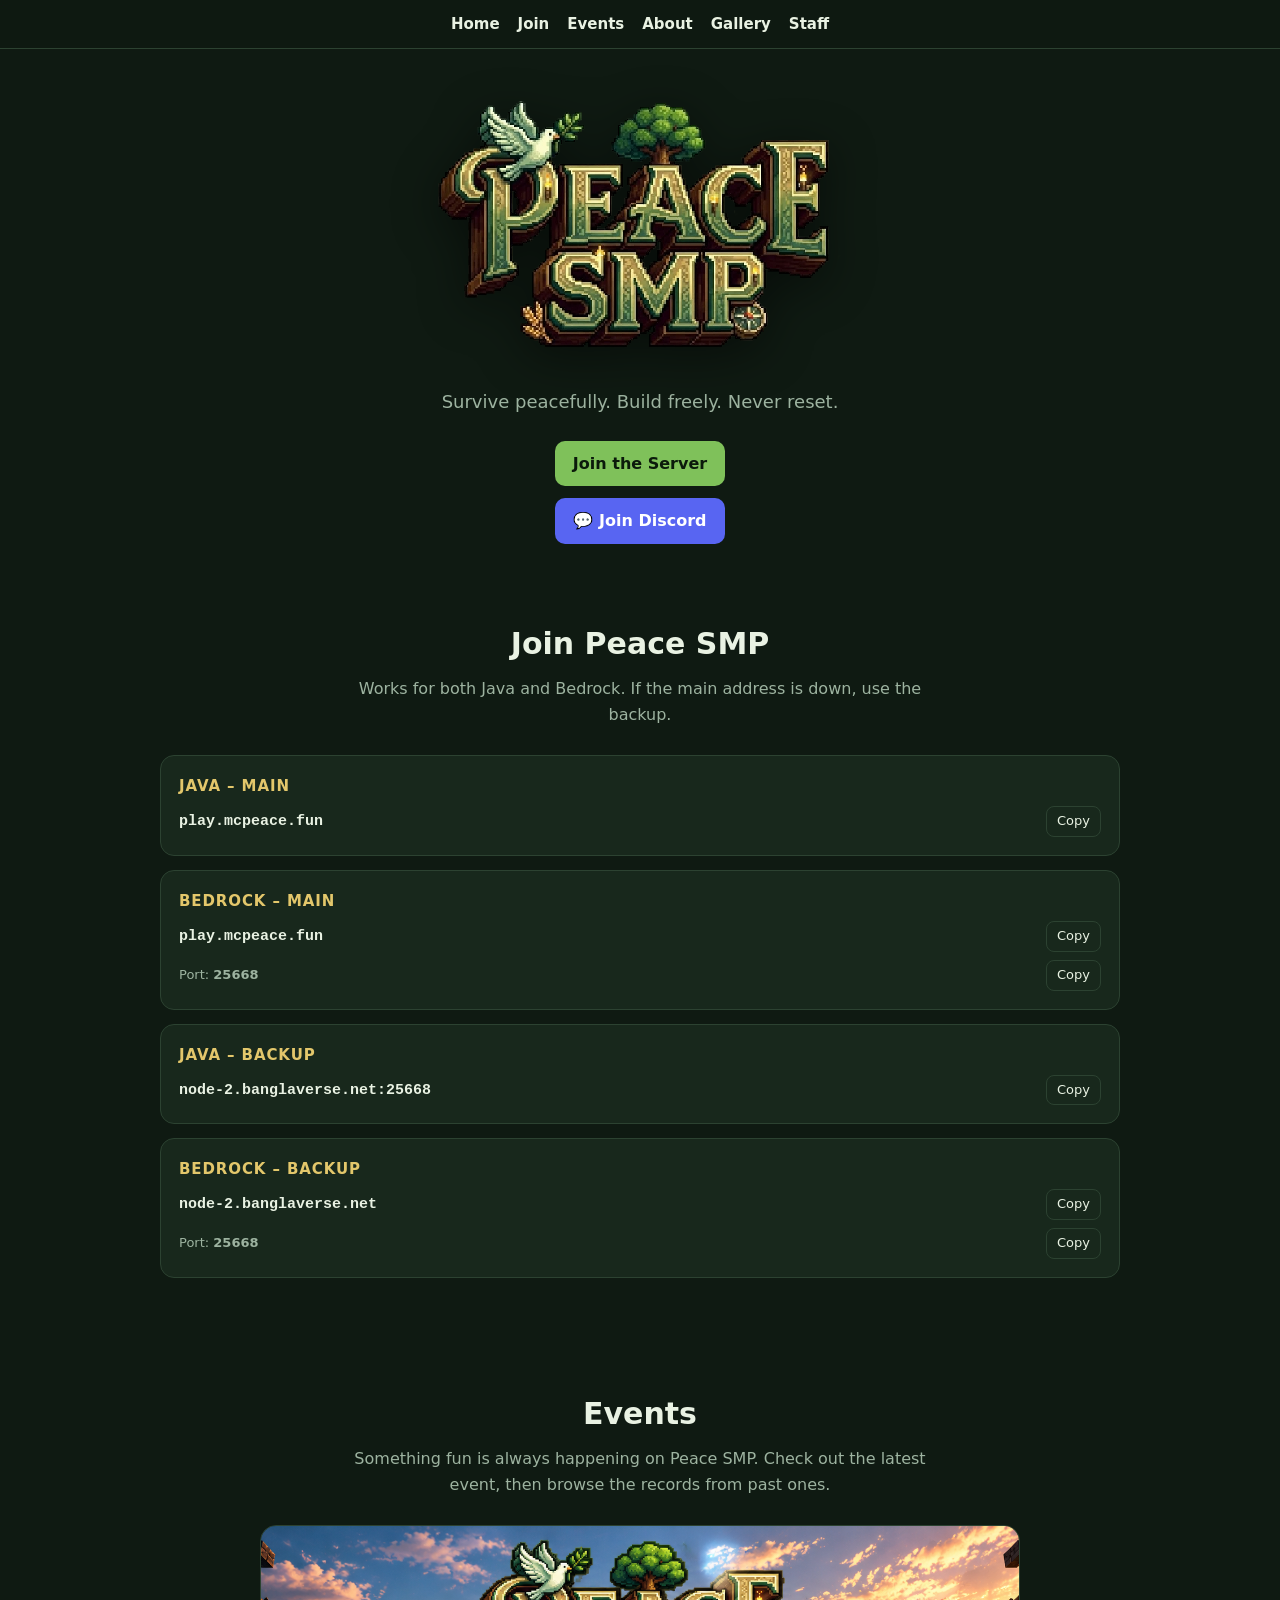
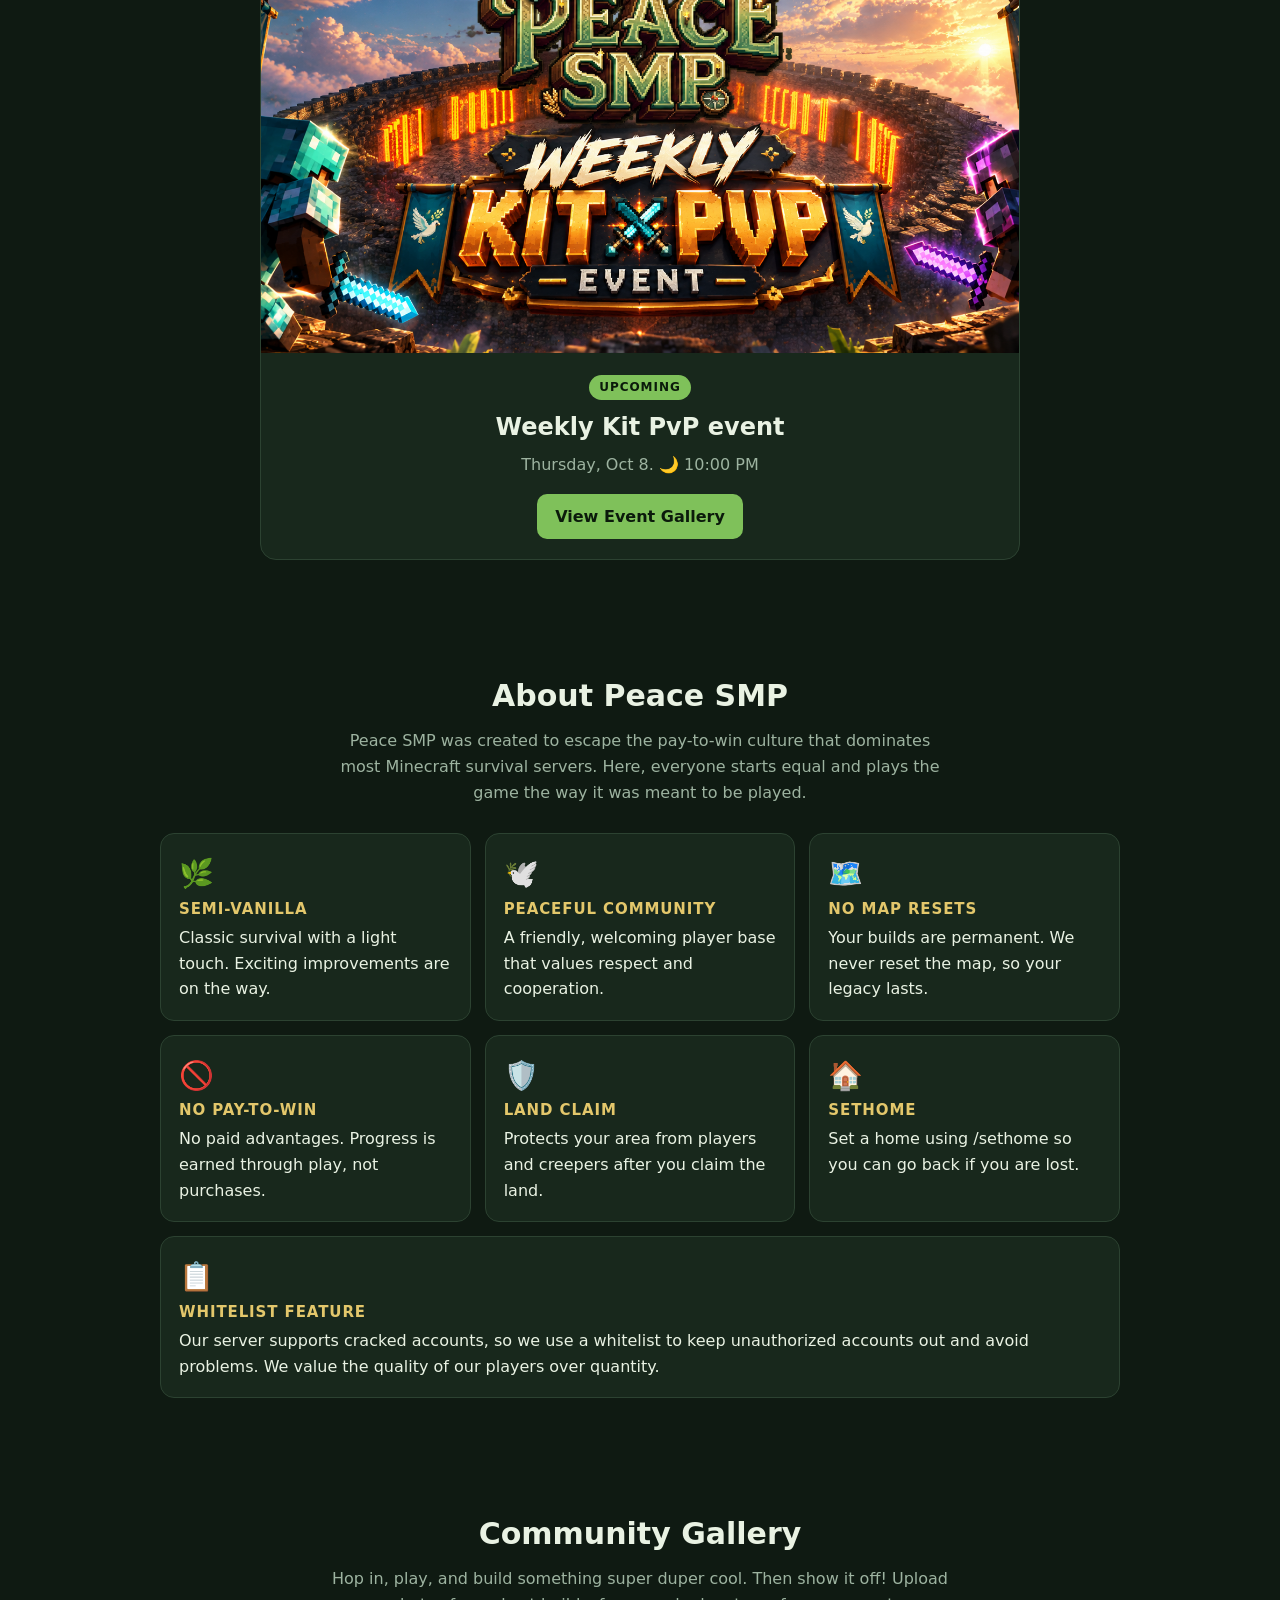
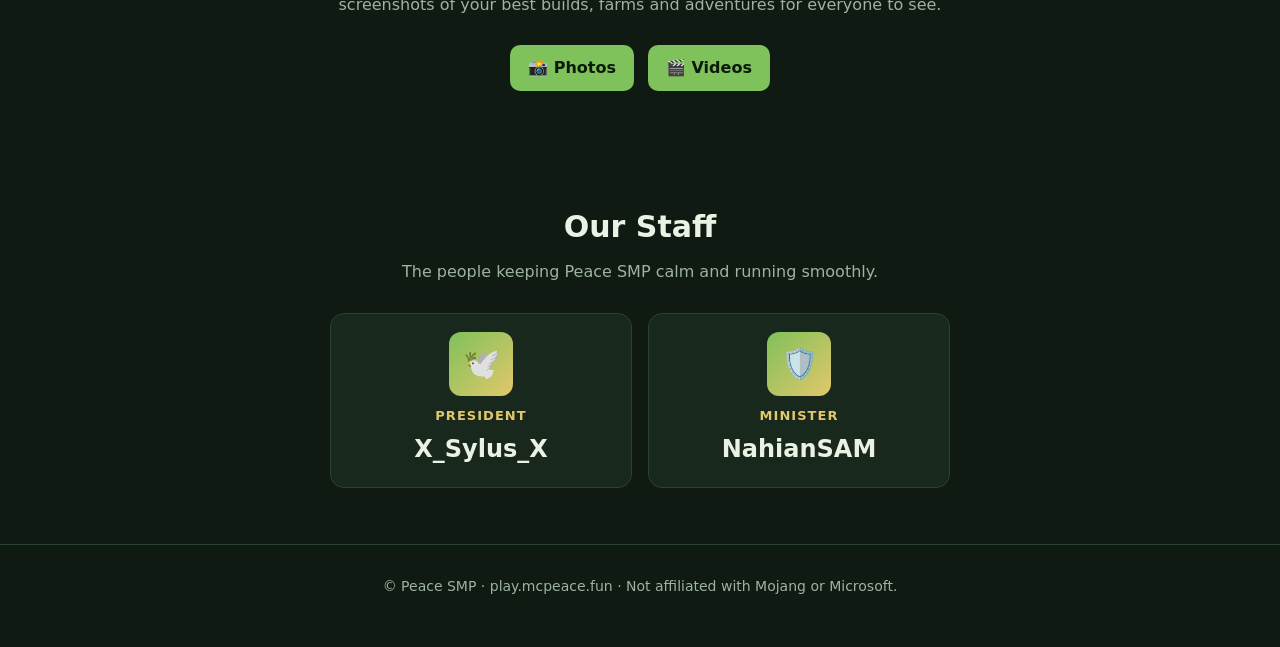
==== index.html @ 93380e7e "Add files via upload" ====
<!DOCTYPE html>
<html lang="en"><head><meta charset="utf-8">
<meta name="viewport" content="width=device-width, initial-scale=1">
<meta name="theme-color" content="#0f1a12">
<meta name="color-scheme" content="dark">
<meta property="og:type" content="website">
<meta property="og:title" content="Peace SMP – Peaceful Minecraft Survival">
<meta property="og:description" content="A semi-vanilla, pay-to-win-free Minecraft SMP with a peaceful community and no map resets. Join at play.mcpeace.fun">
<meta property="og:url" content="https://www.mcpeace.fun">
<meta property="og:image" content="https://www.mcpeace.fun/ogimage.png">
<meta property="og:image:width" content="1200">
<meta property="og:image:height" content="630">
<meta name="twitter:card" content="summary_large_image">
<meta name="twitter:image" content="https://www.mcpeace.fun/ogimage.png">
<title>Peace SMP – Peaceful Minecraft Survival</title>
<meta name="description" content="Peace SMP: a semi-vanilla, pay-to-win-free Minecraft survival server with a peaceful community and no map resets.">
<link rel="icon" href="logo.png"><link rel="stylesheet" href="style.css"></head><body>
<nav><a href="#home">Home</a><a href="#join">Join</a><a href="#events">Events</a><a href="#about">About</a><a href="#gallery">Gallery</a><a href="#staff">Staff</a></nav>

<section class="hero" id="home">
<img src="logo.png" alt="Peace SMP logo">
<p class="tag">Survive peacefully. Build freely. Never reset.</p>
<div class="hero-btns">
  <a class="btn" href="#join">Join the Server</a>
  <a class="btn discord" href="https://discord.gg/s7gdnndTRW" target="_blank" rel="noopener">💬 Join Discord</a>
</div>
</section>

<section id="join" style="padding-top:20px">
<h2>Join Peace SMP</h2><p class="sub">Works for both Java and Bedrock. If the main address is down, use the backup.</p>
<div class="cards">
<div class="card wide"><h3>Java – Main</h3><div class="ip"><code>play.mcpeace.fun</code><button class="cp" data-c="play.mcpeace.fun">Copy</button></div></div>
<div class="card wide"><h3>Bedrock – Main</h3><div class="ip"><code>play.mcpeace.fun</code><button class="cp" data-c="play.mcpeace.fun">Copy</button></div><div class="ip"><span class="port">Port: <b>25668</b></span><button class="cp" data-c="25668">Copy</button></div></div>
<div class="card wide"><h3>Java – Backup</h3><div class="ip"><code>node-2.banglaverse.net:25668</code><button class="cp" data-c="node-2.banglaverse.net:25668">Copy</button></div></div>
<div class="card wide"><h3>Bedrock – Backup</h3><div class="ip"><code>node-2.banglaverse.net</code><button class="cp" data-c="node-2.banglaverse.net">Copy</button></div><div class="ip"><span class="port">Port: <b>25668</b></span><button class="cp" data-c="25668">Copy</button></div></div>
</div></section>

<section id="events">
<h2>Events</h2><p class="sub">Something fun is always happening on Peace SMP. Check out the latest event, then browse the records from past ones.</p>
<div class="event-card">
<img src="event-banner.png" alt="Current event banner">
<div class="event-info">
<span class="badge">Upcoming</span>
<h3>Weekly Kit PvP event</h3>
<p>Thursday, Oct 8. 🌙 10:00 PM</p>
<a class="btn" href="events.html">View Event Gallery</a>
</div></div></section>

<section id="about">
<h2>About Peace SMP</h2>
<p class="sub">Peace SMP was created to escape the pay-to-win culture that dominates most Minecraft survival servers. Here, everyone starts equal and plays the game the way it was meant to be played.</p>
<div class="cards">
<div class="card"><div class="feat">🌿</div><h3>Semi-Vanilla</h3>Classic survival with a light touch. Exciting improvements are on the way.</div>
<div class="card"><div class="feat">🕊️</div><h3>Peaceful Community</h3>A friendly, welcoming player base that values respect and cooperation.</div>
<div class="card"><div class="feat">🗺️</div><h3>No Map Resets</h3>Your builds are permanent. We never reset the map, so your legacy lasts.</div>
<div class="card"><div class="feat">🚫</div><h3>No Pay-to-Win</h3>No paid advantages. Progress is earned through play, not purchases.</div>
<div class="card"><div class="feat">🛡️</div><h3>Land claim</h3>Protects your area from players and creepers after you claim the land.</div>
<div class="card"><div class="feat">🏠</div><h3>Sethome</h3>Set a home using /sethome so you can go back if you are lost.</div>
<div class="card wide"><div class="feat">📋</div><h3>Whitelist Feature</h3>Our server supports cracked accounts, so we use a whitelist to keep unauthorized accounts out and avoid problems. We value the quality of our players over quantity.</div>
</div></section>

<section id="gallery">
<h2>Community Gallery</h2>
<p class="sub">Hop in, play, and build something super duper cool. Then show it off! Upload screenshots of your best builds, farms and adventures for everyone to see.</p>
<div class="gallery-btns"><a class="btn" href="photos.html">📸 Photos</a><a class="btn" href="videos.html">🎬 Videos</a></div>
</section>

<section id="staff">
<h2>Our Staff</h2><p class="sub">The people keeping Peace SMP calm and running smoothly.</p>
<div class="staff">
<div class="card"><div class="av">🕊️</div><div class="role">President</div><div class="name">X_Sylus_X</div></div>
<div class="card"><div class="av">🛡️</div><div class="role">Minister</div><div class="name">NahianSAM</div></div>
</div></section>

<footer>© Peace SMP · play.mcpeace.fun · Not affiliated with Mojang or Microsoft.</footer>

<div id="toast"></div>
<script src="script.js"></script>
</body></html>
---- style.css ----
:root{color-scheme:dark;--bg:#0f1a12;--card:#18281c;--ink:#e9f2e3;--mut:#9db3a0;--acc:#7fc15a;--acc2:#e3c76b;--line:#2c4231}
*{box-sizing:border-box}html{scroll-behavior:smooth;scroll-padding-top:70px}
body{margin:0;background:var(--bg);color:var(--ink);font-family:system-ui,-apple-system,Segoe UI,Roboto,sans-serif;line-height:1.6}
a{color:var(--acc)}
nav{position:sticky;top:0;z-index:5;display:flex;gap:18px;justify-content:center;flex-wrap:wrap;padding:12px;background:color-mix(in srgb,var(--bg) 88%,transparent);backdrop-filter:blur(8px);border-bottom:1px solid var(--line)}
nav a{text-decoration:none;color:var(--ink);font-weight:600;font-size:15px}nav a:hover{color:var(--acc)}
section{max-width:1000px;margin:auto;padding:56px 20px}
h2{font-size:30px;margin:0 0 8px;text-align:center}.sub{color:var(--mut);text-align:center;max-width:620px;margin:0 auto 28px}
.hero{text-align:center;padding-top:36px}.hero img{width:min(520px,90%);height:auto;image-rendering:pixelated;filter:drop-shadow(0 10px 24px #0007)}
.tag{color:var(--mut);font-size:18px;margin:6px 0 24px}
.cards{display:grid;grid-template-columns:repeat(auto-fit,minmax(230px,1fr));gap:14px}
.card{background:var(--card);border:1px solid var(--line);border-radius:14px;padding:18px}
.card h3{margin:0 0 4px;font-size:15px;color:var(--acc2);text-transform:uppercase;letter-spacing:.06em}
.ip{display:flex;align-items:center;justify-content:space-between;gap:8px;margin-top:8px}
code{font:600 15px ui-monospace,Menlo,Consolas,monospace;word-break:break-all}.port{color:var(--mut);font-size:13px}
button{font:inherit;cursor:pointer}
.btn{background:var(--acc);color:#0b1a0b;border:0;border-radius:10px;padding:10px 18px;font-weight:700;text-decoration:none;display:inline-block}
.btn:hover{filter:brightness(1.1)}.btn.ghost{background:transparent;color:var(--ink);border:1px solid var(--line)}
.cp{background:transparent;border:1px solid var(--line);color:var(--ink);border-radius:8px;padding:4px 10px;font-size:13px;flex:none}
.feat{font-size:28px}.center{text-align:center}
.grid{display:grid;grid-template-columns:repeat(auto-fill,minmax(220px,1fr));gap:14px;margin:26px 0}
.pic{background:var(--card);border:1px solid var(--line);border-radius:14px;overflow:hidden;position:relative}
.pic img{width:100%;aspect-ratio:4/3;object-fit:cover;display:block;cursor:zoom-in}
.pic p{margin:0;padding:10px 14px;font-size:14px}.pic b{color:var(--acc2)}
.pic .x{position:absolute;top:8px;right:8px;background:#c9473d;color:#fff;border:0;border-radius:8px;padding:4px 10px;font-weight:700}
.empty{grid-column:1/-1;text-align:center;color:var(--mut);padding:30px}
.staff{display:grid;grid-template-columns:repeat(auto-fit,minmax(240px,1fr));gap:16px;max-width:620px;margin:auto}
.staff .card{text-align:center}.role{color:var(--acc2);font-weight:700;text-transform:uppercase;letter-spacing:.08em;font-size:13px}
.name{font-size:24px;font-weight:800;margin-top:4px}
.av{width:64px;height:64px;border-radius:12px;margin:0 auto 10px;background:linear-gradient(135deg,var(--acc),var(--acc2));display:grid;place-items:center;font-size:30px}
footer{text-align:center;color:var(--mut);padding:30px 20px 50px;border-top:1px solid var(--line);font-size:14px}
.modal{position:fixed;inset:0;background:#000a;display:none;align-items:center;justify-content:center;z-index:20;padding:20px}
.modal.on{display:flex}.box{background:var(--card);border:1px solid var(--line);border-radius:16px;padding:24px;width:100%;max-width:380px}
.box h3{margin:0 0 6px}.box p{margin:0 0 14px;color:var(--mut);font-size:14px}
input{width:100%;padding:11px;border-radius:10px;border:1px solid var(--line);background:var(--bg);color:var(--ink);font:inherit;margin-bottom:12px}
.row{display:flex;gap:10px;justify-content:flex-end}.err{color:#e5645a;font-size:13px;min-height:18px;margin:-4px 0 8px}
#big img{max-width:100%;max-height:85vh;border-radius:12px}
#toast{position:fixed;bottom:20px;left:50%;transform:translateX(-50%);background:var(--acc);color:#0b1a0b;padding:10px 18px;border-radius:10px;font-weight:700;opacity:0;pointer-events:none;transition:.25s;z-index:30}#toast.on{opacity:1}
.hero-btns{display:flex;flex-direction:column;align-items:center;gap:12px}
.btn.discord{background:#5865F2;color:#fff}
.card.wide{grid-column:1/-1}
.event-card{background:var(--card);border:1px solid var(--line);border-radius:16px;overflow:hidden;max-width:760px;margin:auto}
.event-card img{width:100%;display:block;aspect-ratio:16/9;object-fit:cover}
.event-info{padding:20px;text-align:center}.event-info h3{margin:8px 0 6px;font-size:24px}.event-info p{margin:0 0 16px;color:var(--mut)}
.badge{display:inline-block;background:var(--acc);color:#0b1a0b;font-weight:800;font-size:12px;letter-spacing:.08em;text-transform:uppercase;padding:3px 10px;border-radius:99px}
textarea{width:100%;padding:11px;border-radius:10px;border:1px solid var(--line);background:var(--bg);color:var(--ink);font:inherit;margin-bottom:12px;resize:vertical;min-height:80px}
.pic .note{color:var(--ink);white-space:pre-wrap;padding-top:0}.pic .when{color:var(--mut);font-size:12px;padding-top:0}
.events-list{grid-template-columns:1fr;max-width:760px;margin:26px auto}
.events-list .pic img{aspect-ratio:auto;max-height:640px;object-fit:contain;background:#000}
.events-list .pic p{font-size:16px;padding:12px 18px}
.events-list .pic .note{font-size:17px}
.gallery-btns{display:flex;gap:14px;justify-content:center;flex-wrap:wrap}
.videos-list{grid-template-columns:1fr;max-width:760px;margin:26px auto}
.frame{position:relative;aspect-ratio:16/9;background:#000}.frame iframe{position:absolute;inset:0;width:100%;height:100%;border:0}
.videos-list .pic p{font-size:16px;padding:12px 18px}.pic .x{z-index:2}
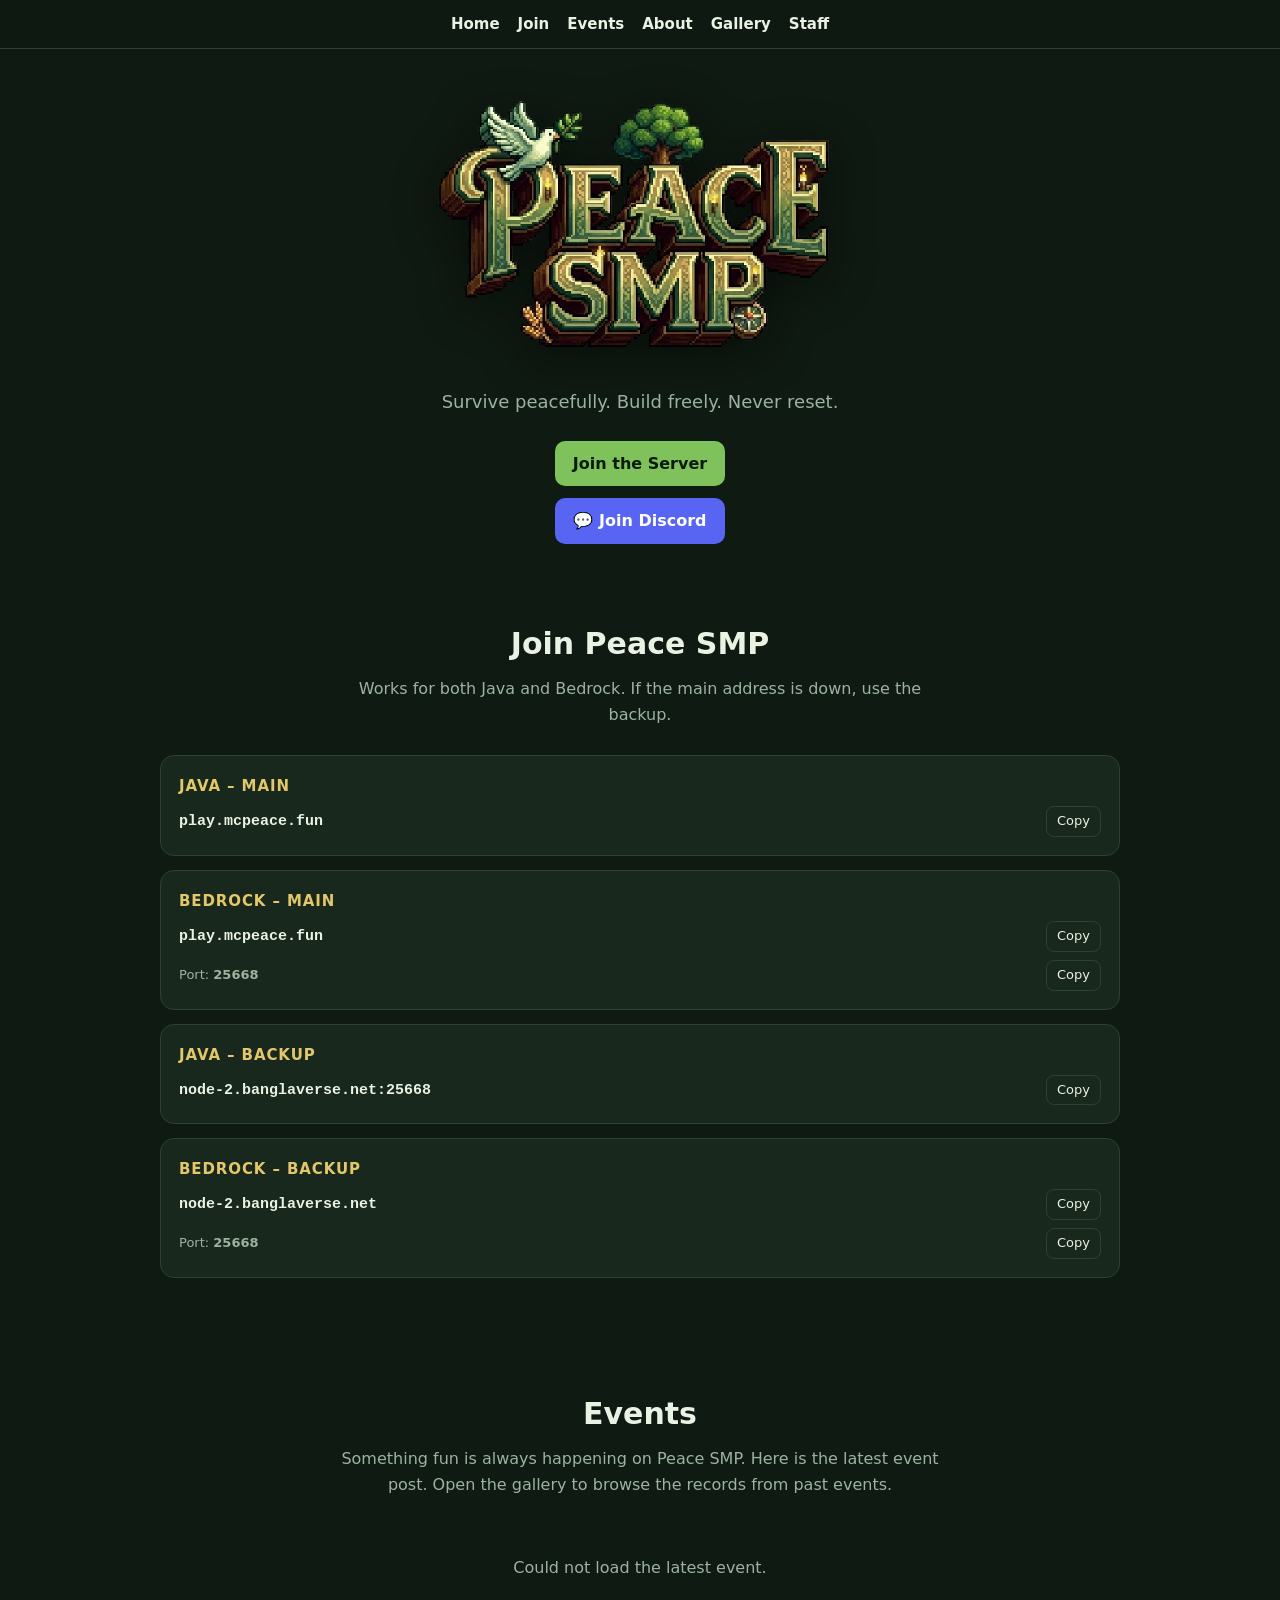
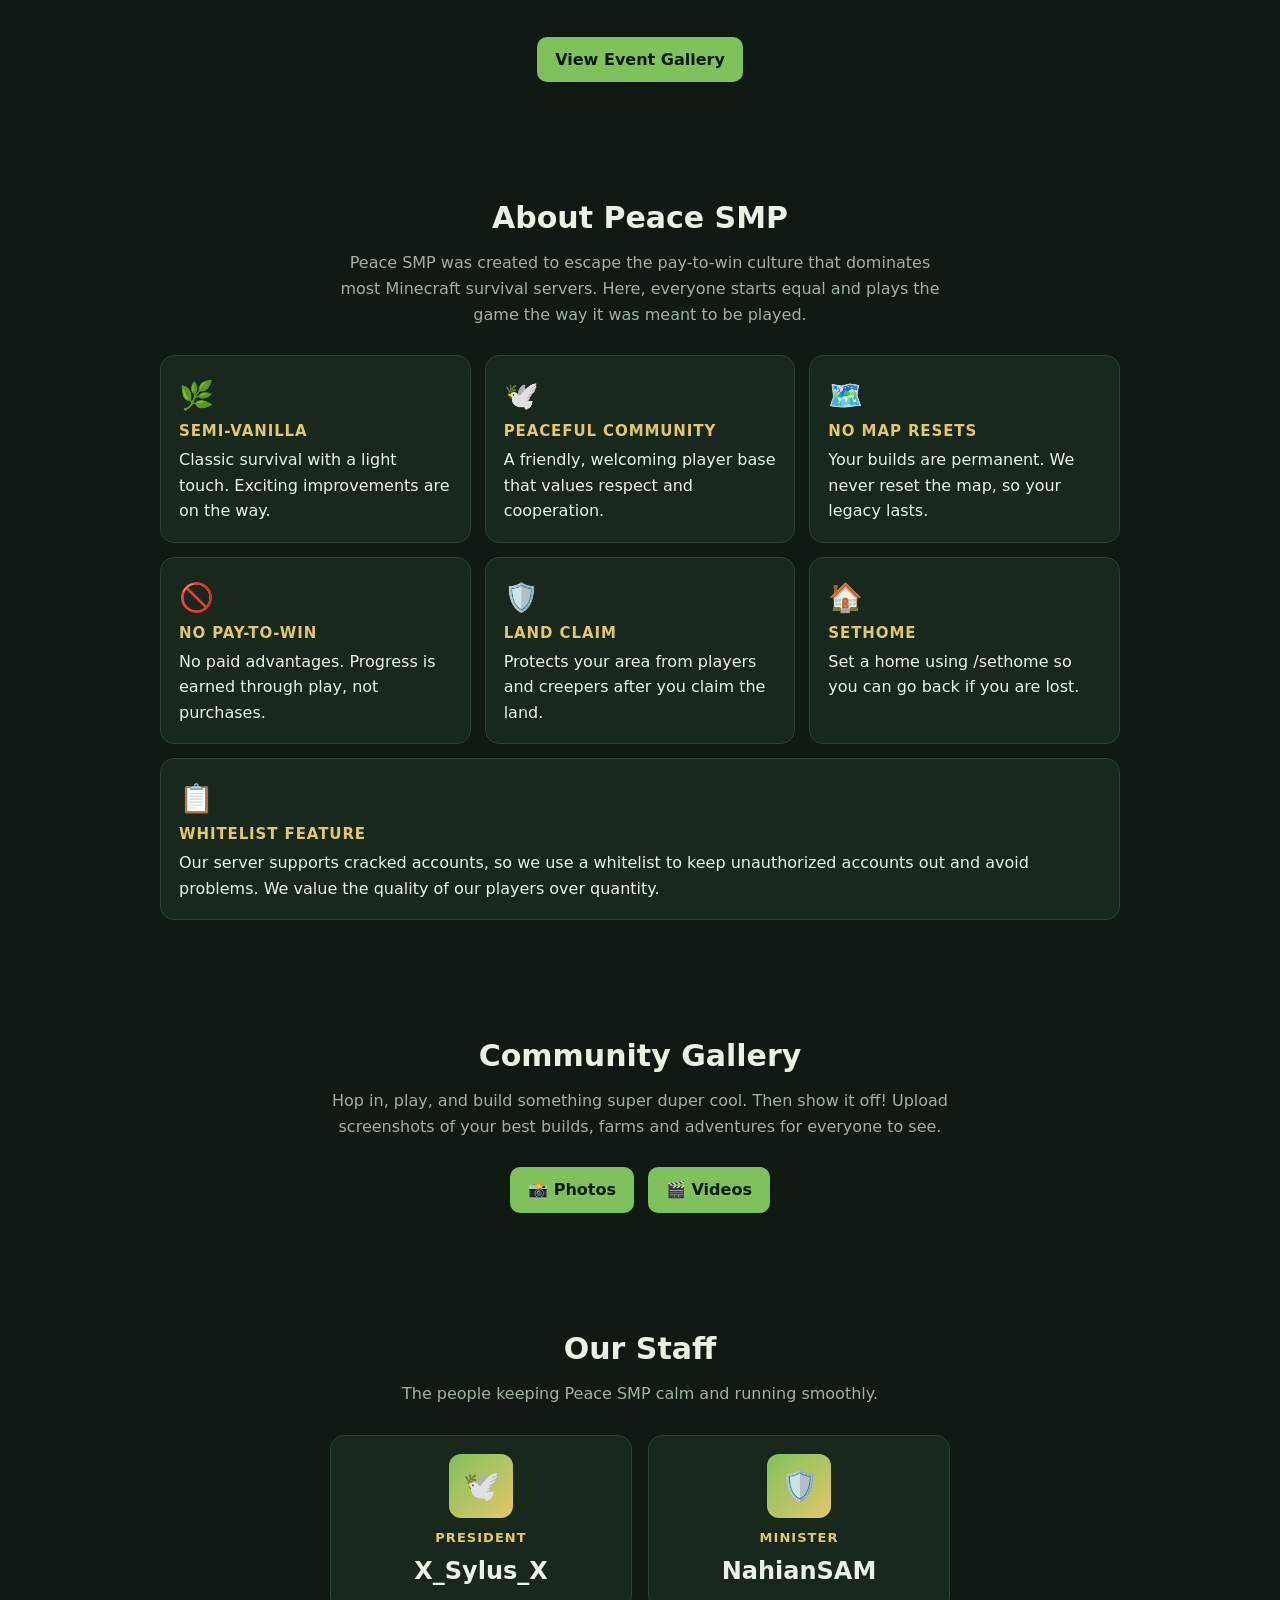
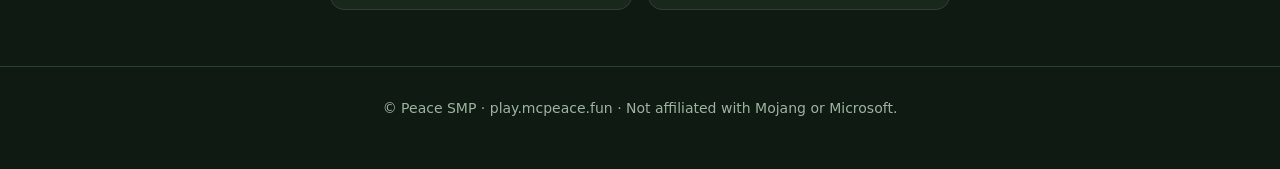
==== commit 95e97f81: "Add files via upload" ====
--- a/index.html
+++ b/index.html
@@ -36,15 +36,10 @@
 </div></section>
 
 <section id="events">
-<h2>Events</h2><p class="sub">Something fun is always happening on Peace SMP. Check out the latest event, then browse the records from past ones.</p>
-<div class="event-card">
-<img src="event-banner.png" alt="Current event banner">
-<div class="event-info">
-<span class="badge">Upcoming</span>
-<h3>Weekly Kit PvP event</h3>
-<p>Thursday, Oct 8. 🌙 10:00 PM</p>
-<a class="btn" href="events.html">View Event Gallery</a>
-</div></div></section>
+<h2>Events</h2><p class="sub">Something fun is always happening on Peace SMP. Here is the latest event post. Open the gallery to browse the records from past events.</p>
+<div class="grid events-list" id="latestEvent"><div class="empty">Loading latest event…</div></div>
+<div class="center"><a class="btn" href="events.html">View Event Gallery</a></div>
+</section>
 
 <section id="about">
 <h2>About Peace SMP</h2>
--- a/style.css
+++ b/style.css
@@ -39,10 +39,6 @@
 .hero-btns{display:flex;flex-direction:column;align-items:center;gap:12px}
 .btn.discord{background:#5865F2;color:#fff}
 .card.wide{grid-column:1/-1}
-.event-card{background:var(--card);border:1px solid var(--line);border-radius:16px;overflow:hidden;max-width:760px;margin:auto}
-.event-card img{width:100%;display:block;aspect-ratio:16/9;object-fit:cover}
-.event-info{padding:20px;text-align:center}.event-info h3{margin:8px 0 6px;font-size:24px}.event-info p{margin:0 0 16px;color:var(--mut)}
-.badge{display:inline-block;background:var(--acc);color:#0b1a0b;font-weight:800;font-size:12px;letter-spacing:.08em;text-transform:uppercase;padding:3px 10px;border-radius:99px}
 textarea{width:100%;padding:11px;border-radius:10px;border:1px solid var(--line);background:var(--bg);color:var(--ink);font:inherit;margin-bottom:12px;resize:vertical;min-height:80px}
 .pic .note{color:var(--ink);white-space:pre-wrap;padding-top:0}.pic .when{color:var(--mut);font-size:12px;padding-top:0}
 .events-list{grid-template-columns:1fr;max-width:760px;margin:26px auto}
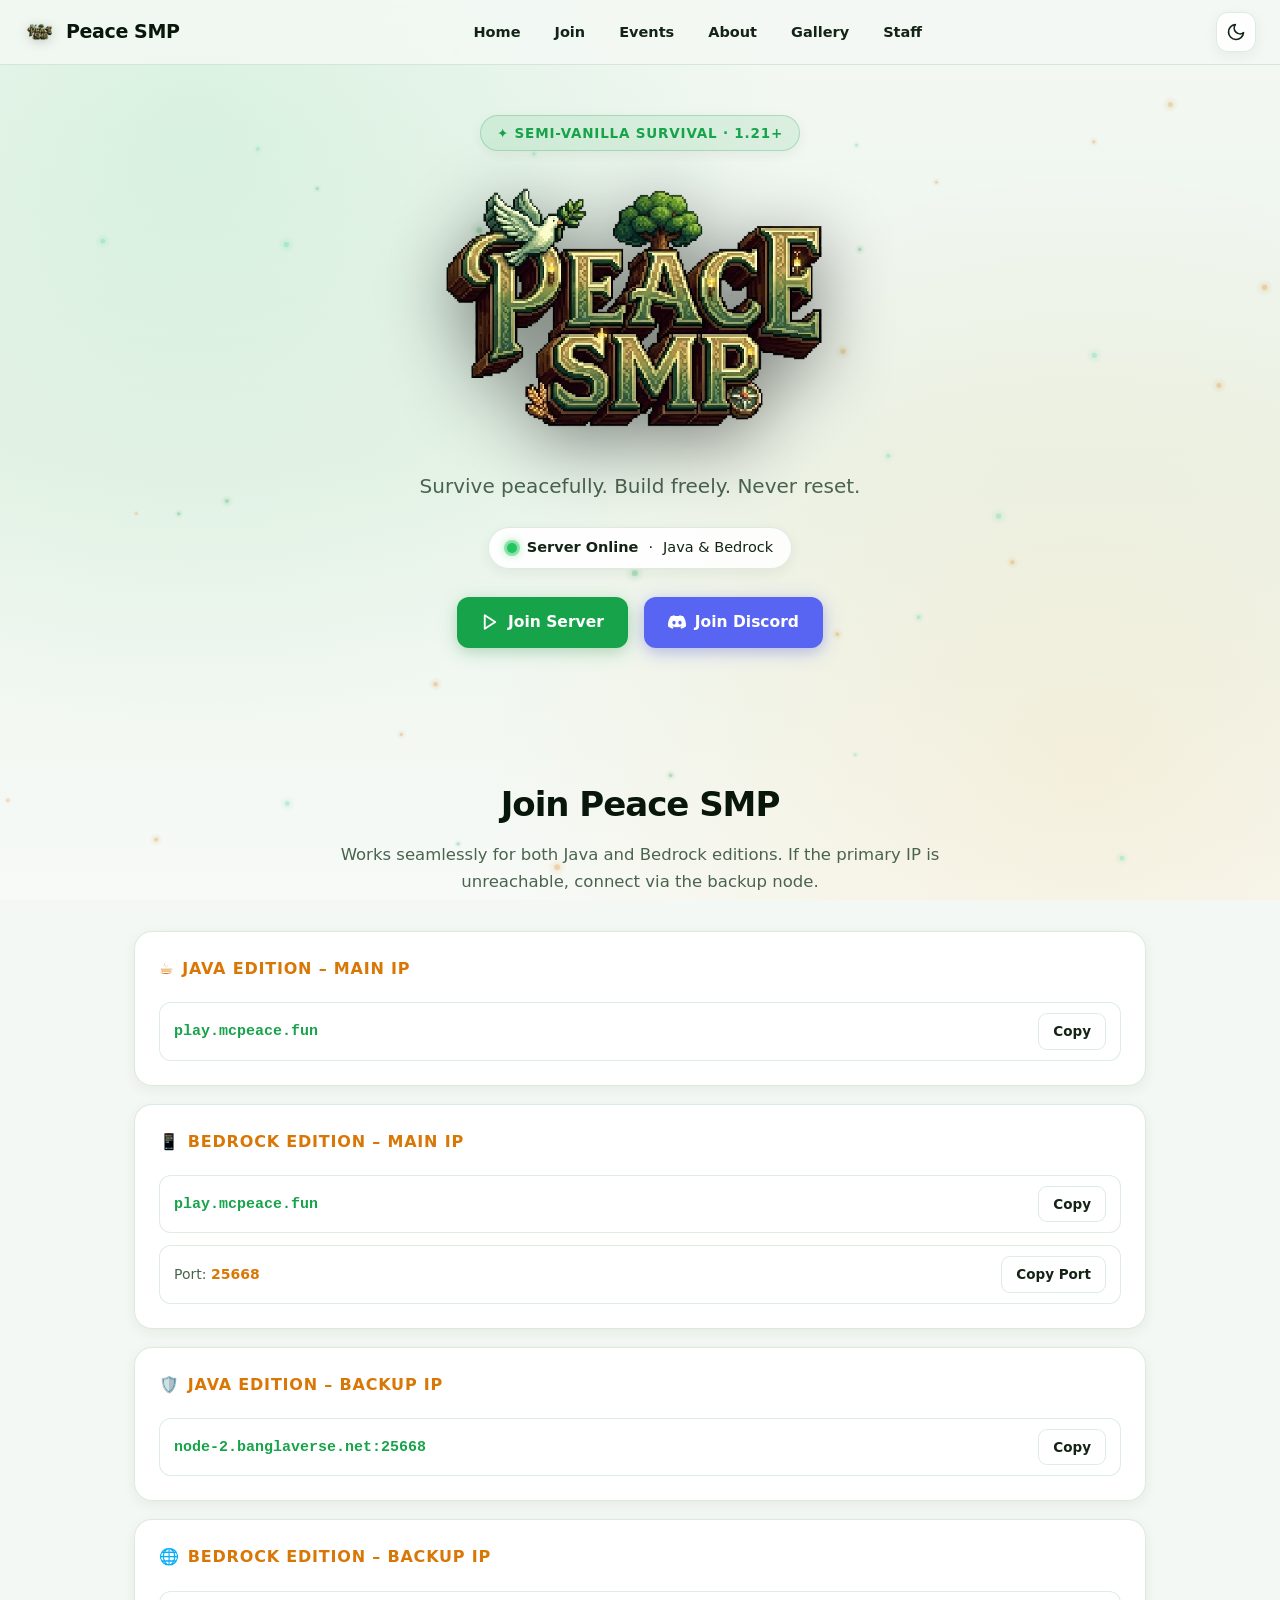
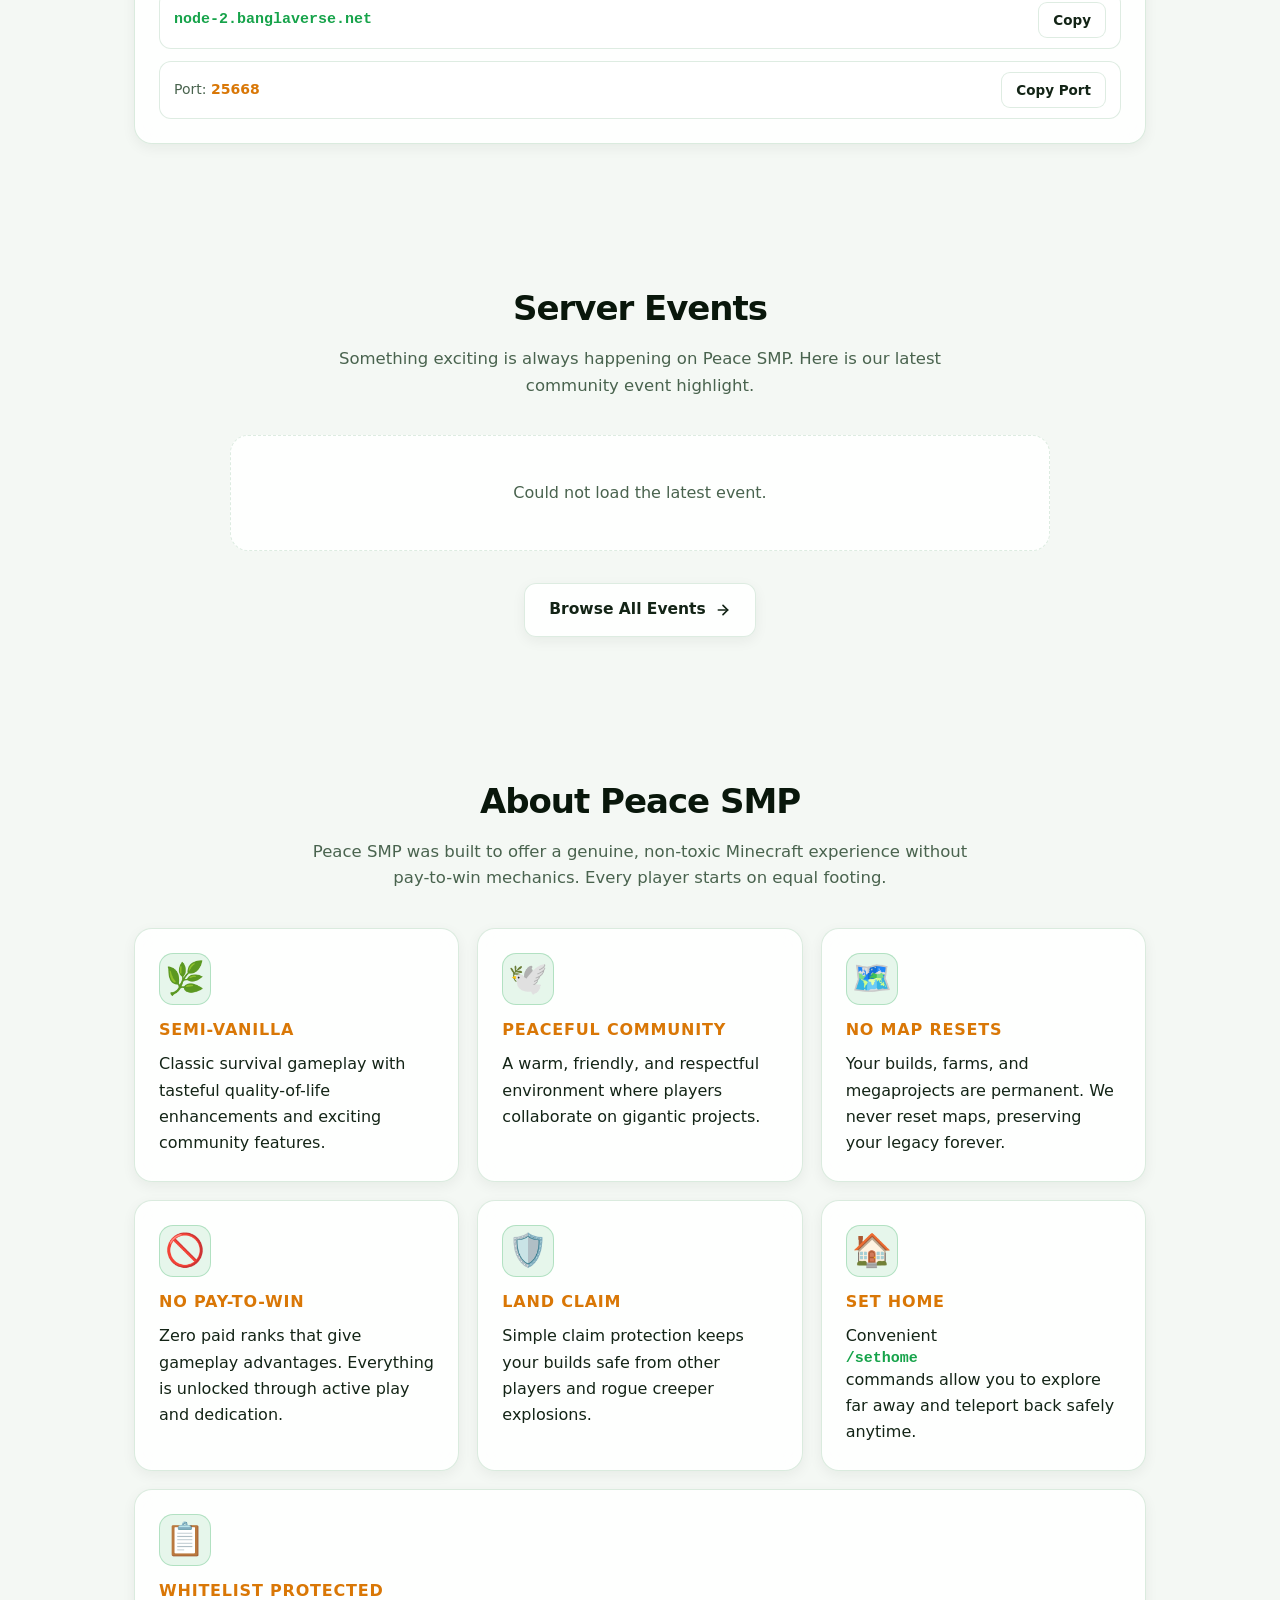
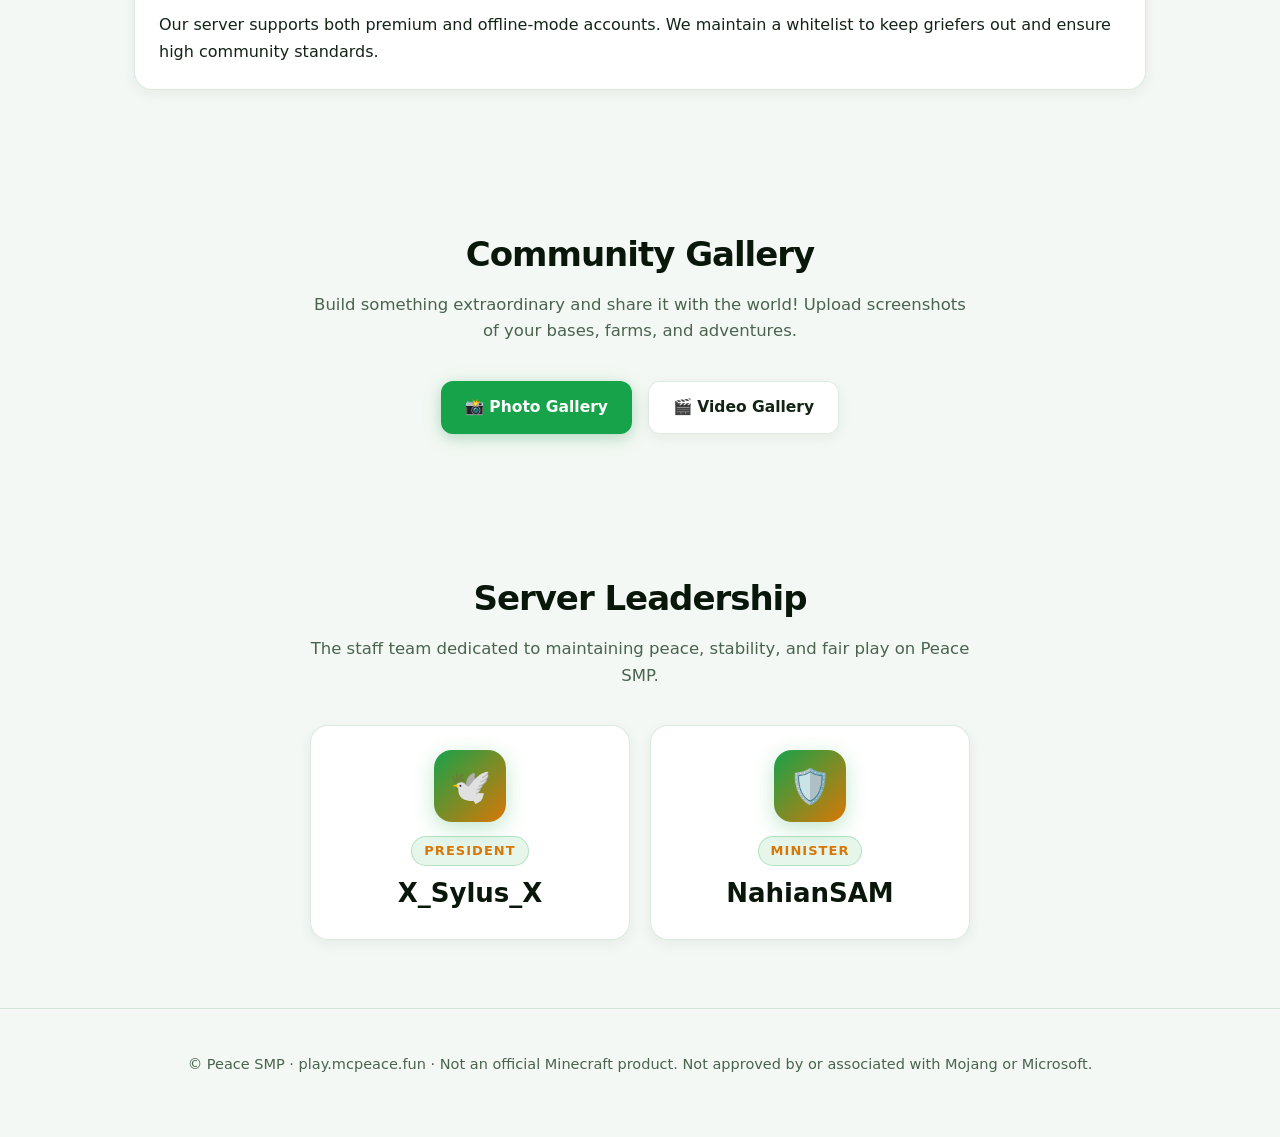
==== commit 35757bd0: "Add files via upload" ====
--- a/index.html
+++ b/index.html
@@ -1,74 +1,222 @@
 <!DOCTYPE html>
-<html lang="en"><head><meta charset="utf-8">
-<meta name="viewport" content="width=device-width, initial-scale=1">
-<meta name="theme-color" content="#0f1a12">
-<meta name="color-scheme" content="dark">
-<meta property="og:type" content="website">
-<meta property="og:title" content="Peace SMP – Peaceful Minecraft Survival">
-<meta property="og:description" content="A semi-vanilla, pay-to-win-free Minecraft SMP with a peaceful community and no map resets. Join at play.mcpeace.fun">
-<meta property="og:url" content="https://www.mcpeace.fun">
-<meta property="og:image" content="https://www.mcpeace.fun/ogimage.png">
-<meta property="og:image:width" content="1200">
-<meta property="og:image:height" content="630">
-<meta name="twitter:card" content="summary_large_image">
-<meta name="twitter:image" content="https://www.mcpeace.fun/ogimage.png">
-<title>Peace SMP – Peaceful Minecraft Survival</title>
-<meta name="description" content="Peace SMP: a semi-vanilla, pay-to-win-free Minecraft survival server with a peaceful community and no map resets.">
-<link rel="icon" href="logo.png"><link rel="stylesheet" href="style.css"></head><body>
-<nav><a href="#home">Home</a><a href="#join">Join</a><a href="#events">Events</a><a href="#about">About</a><a href="#gallery">Gallery</a><a href="#staff">Staff</a></nav>
-
-<section class="hero" id="home">
-<img src="logo.png" alt="Peace SMP logo">
-<p class="tag">Survive peacefully. Build freely. Never reset.</p>
-<div class="hero-btns">
-  <a class="btn" href="#join">Join the Server</a>
-  <a class="btn discord" href="https://discord.gg/s7gdnndTRW" target="_blank" rel="noopener">💬 Join Discord</a>
-</div>
-</section>
-
-<section id="join" style="padding-top:20px">
-<h2>Join Peace SMP</h2><p class="sub">Works for both Java and Bedrock. If the main address is down, use the backup.</p>
-<div class="cards">
-<div class="card wide"><h3>Java – Main</h3><div class="ip"><code>play.mcpeace.fun</code><button class="cp" data-c="play.mcpeace.fun">Copy</button></div></div>
-<div class="card wide"><h3>Bedrock – Main</h3><div class="ip"><code>play.mcpeace.fun</code><button class="cp" data-c="play.mcpeace.fun">Copy</button></div><div class="ip"><span class="port">Port: <b>25668</b></span><button class="cp" data-c="25668">Copy</button></div></div>
-<div class="card wide"><h3>Java – Backup</h3><div class="ip"><code>node-2.banglaverse.net:25668</code><button class="cp" data-c="node-2.banglaverse.net:25668">Copy</button></div></div>
-<div class="card wide"><h3>Bedrock – Backup</h3><div class="ip"><code>node-2.banglaverse.net</code><button class="cp" data-c="node-2.banglaverse.net">Copy</button></div><div class="ip"><span class="port">Port: <b>25668</b></span><button class="cp" data-c="25668">Copy</button></div></div>
-</div></section>
-
-<section id="events">
-<h2>Events</h2><p class="sub">Something fun is always happening on Peace SMP. Here is the latest event post. Open the gallery to browse the records from past events.</p>
-<div class="grid events-list" id="latestEvent"><div class="empty">Loading latest event…</div></div>
-<div class="center"><a class="btn" href="events.html">View Event Gallery</a></div>
-</section>
-
-<section id="about">
-<h2>About Peace SMP</h2>
-<p class="sub">Peace SMP was created to escape the pay-to-win culture that dominates most Minecraft survival servers. Here, everyone starts equal and plays the game the way it was meant to be played.</p>
-<div class="cards">
-<div class="card"><div class="feat">🌿</div><h3>Semi-Vanilla</h3>Classic survival with a light touch. Exciting improvements are on the way.</div>
-<div class="card"><div class="feat">🕊️</div><h3>Peaceful Community</h3>A friendly, welcoming player base that values respect and cooperation.</div>
-<div class="card"><div class="feat">🗺️</div><h3>No Map Resets</h3>Your builds are permanent. We never reset the map, so your legacy lasts.</div>
-<div class="card"><div class="feat">🚫</div><h3>No Pay-to-Win</h3>No paid advantages. Progress is earned through play, not purchases.</div>
-<div class="card"><div class="feat">🛡️</div><h3>Land claim</h3>Protects your area from players and creepers after you claim the land.</div>
-<div class="card"><div class="feat">🏠</div><h3>Sethome</h3>Set a home using /sethome so you can go back if you are lost.</div>
-<div class="card wide"><div class="feat">📋</div><h3>Whitelist Feature</h3>Our server supports cracked accounts, so we use a whitelist to keep unauthorized accounts out and avoid problems. We value the quality of our players over quantity.</div>
-</div></section>
-
-<section id="gallery">
-<h2>Community Gallery</h2>
-<p class="sub">Hop in, play, and build something super duper cool. Then show it off! Upload screenshots of your best builds, farms and adventures for everyone to see.</p>
-<div class="gallery-btns"><a class="btn" href="photos.html">📸 Photos</a><a class="btn" href="videos.html">🎬 Videos</a></div>
-</section>
-
-<section id="staff">
-<h2>Our Staff</h2><p class="sub">The people keeping Peace SMP calm and running smoothly.</p>
-<div class="staff">
-<div class="card"><div class="av">🕊️</div><div class="role">President</div><div class="name">X_Sylus_X</div></div>
-<div class="card"><div class="av">🛡️</div><div class="role">Minister</div><div class="name">NahianSAM</div></div>
-</div></section>
-
-<footer>© Peace SMP · play.mcpeace.fun · Not affiliated with Mojang or Microsoft.</footer>
-
-<div id="toast"></div>
-<script src="script.js"></script>
-</body></html>
+<html lang="en">
+<head>
+  <meta charset="utf-8">
+  <meta name="viewport" content="width=device-width, initial-scale=1">
+  <meta name="theme-color" content="#09130b">
+  <script>
+    (function() {
+      const saved = localStorage.getItem('peace-theme') || (window.matchMedia('(prefers-color-scheme: light)').matches ? 'light' : 'dark');
+      document.documentElement.setAttribute('data-theme', saved);
+    })();
+  </script>
+  <meta property="og:type" content="website">
+  <meta property="og:title" content="Peace SMP – Peaceful Minecraft Survival">
+  <meta property="og:description" content="A semi-vanilla, pay-to-win-free Minecraft SMP with a peaceful community and no map resets. Join at play.mcpeace.fun">
+  <meta property="og:url" content="https://peace-notmish.vercel.app">
+  <meta property="og:image" content="https://peace-notmish.vercel.app/ogimage.png">
+  <meta property="og:image:width" content="1200">
+  <meta property="og:image:height" content="630">
+  <meta name="twitter:card" content="summary_large_image">
+  <meta name="twitter:image" content="https://peace-notmish.vercel.app/ogimage.png">
+  <title>Peace SMP – Peaceful Minecraft Survival</title>
+  <meta name="description" content="Peace SMP: a semi-vanilla, pay-to-win-free Minecraft survival server with a peaceful community and no map resets.">
+  <link rel="icon" href="logo.png">
+  <link rel="stylesheet" href="style.css">
+</head>
+<body>
+  <!-- Ambient Particle Canvas is injected or initialized here -->
+  <canvas id="ambient-canvas"></canvas>
+
+  <nav>
+    <a href="#home" class="nav-brand">
+      <img src="logo.png" alt="Peace SMP">
+      <span>Peace SMP</span>
+    </a>
+
+    <ul class="nav-links">
+      <li><a href="#home">Home</a></li>
+      <li><a href="#join">Join</a></li>
+      <li><a href="#events">Events</a></li>
+      <li><a href="#about">About</a></li>
+      <li><a href="#gallery">Gallery</a></li>
+      <li><a href="#staff">Staff</a></li>
+    </ul>
+
+    <div class="nav-actions">
+      <button class="theme-toggle" aria-label="Toggle Theme" title="Toggle Theme">
+        <span class="theme-icon">
+          <!-- Default Moon/Sun Icon updated by theme.js -->
+          <svg width="20" height="20" viewBox="0 0 24 24" fill="none" stroke="currentColor" stroke-width="2" stroke-linecap="round" stroke-linejoin="round"><circle cx="12" cy="12" r="5"></circle><line x1="12" y1="1" x2="12" y2="3"></line><line x1="12" y1="21" x2="12" y2="23"></line><line x1="4.22" y1="4.22" x2="5.64" y2="5.64"></line><line x1="18.36" y1="18.36" x2="19.78" y2="19.78"></line><line x1="1" y1="12" x2="3" y2="12"></line><line x1="21" y1="12" x2="23" y2="12"></line><line x1="4.22" y1="19.78" x2="5.64" y2="18.36"></line><line x1="18.36" y1="5.64" x2="19.78" y2="4.22"></line></svg>
+        </span>
+      </button>
+
+      <button class="nav-burger" aria-label="Toggle Navigation" aria-expanded="false">
+        <svg width="22" height="22" viewBox="0 0 24 24" fill="none" stroke="currentColor" stroke-width="2" stroke-linecap="round" stroke-linejoin="round"><line x1="3" y1="12" x2="21" y2="12"></line><line x1="3" y1="6" x2="21" y2="6"></line><line x1="3" y1="18" x2="21" y2="18"></line></svg>
+      </button>
+    </div>
+  </nav>
+
+  <section class="hero" id="home">
+    <div class="hero-pill">
+      <span>✦ Semi-Vanilla Survival · 1.21+</span>
+    </div>
+    <img src="logo.png" alt="Peace SMP logo">
+    <p class="tag">Survive peacefully. Build freely. Never reset.</p>
+    
+    <div class="server-status-pill" id="serverStatus">
+      <span class="status-dot online"></span>
+      <span>Checking server status…</span>
+    </div>
+
+    <div class="hero-btns">
+      <a class="btn" href="#join">
+        <svg width="18" height="18" viewBox="0 0 24 24" fill="none" stroke="currentColor" stroke-width="2.5" stroke-linecap="round" stroke-linejoin="round"><polygon points="5 3 19 12 5 21 5 3"></polygon></svg>
+        <span>Join Server</span>
+      </a>
+      <a class="btn discord" href="https://discord.gg/s7gdnndTRW" target="_blank" rel="noopener">
+        <svg width="18" height="18" viewBox="0 0 24 24" fill="currentColor"><path d="M20.317 4.37a19.791 19.791 0 0 0-4.885-1.515.074.074 0 0 0-.079.037c-.21.375-.444.864-.608 1.25a18.27 18.27 0 0 0-5.487 0 12.64 12.64 0 0 0-.617-1.25.077.077 0 0 0-.079-.037A19.736 19.736 0 0 0 3.677 4.37a.07.07 0 0 0-.032.027C.533 9.046-.32 13.58.099 18.057a.082.082 0 0 0 .031.057 19.9 19.9 0 0 0 5.993 3.03.078.078 0 0 0 .084-.028c.462-.63.874-1.295 1.226-1.994.021-.041.001-.09-.041-.106a13.107 13.107 0 0 1-1.872-.892.077.077 0 0 1-.008-.128 10.2 10.2 0 0 0 .372-.292.074.074 0 0 1 .077-.01c3.929 1.793 8.18 1.793 12.061 0a.074.074 0 0 1 .078.01c.12.098.246.198.373.292a.077.077 0 0 1-.006.127 12.299 12.299 0 0 1-1.873.893.077.077 0 0 0-.041.107c.36.698.772 1.362 1.225 1.993a.076.076 0 0 0 .084.028 19.839 19.839 0 0 0 6.002-3.03.077.077 0 0 0 .032-.054c.5-5.177-.838-9.674-3.549-13.66a.061.061 0 0 0-.031-.028zM8.02 15.33c-1.183 0-2.157-1.085-2.157-2.419 0-1.333.956-2.419 2.157-2.419 1.21 0 2.176 1.096 2.157 2.42 0 1.333-.956 2.418-2.157 2.418zm7.975 0c-1.183 0-2.157-1.085-2.157-2.419 0-1.333.955-2.419 2.157-2.419 1.21 0 2.176 1.096 2.157 2.42 0 1.333-.946 2.418-2.157 2.418z"/></svg>
+        <span>Join Discord</span>
+      </a>
+    </div>
+  </section>
+
+  <section id="join">
+    <h2>Join Peace SMP</h2>
+    <p class="sub">Works seamlessly for both Java and Bedrock editions. If the primary IP is unreachable, connect via the backup node.</p>
+    <div class="cards">
+      <div class="card wide">
+        <h3><span>☕</span> Java Edition – Main IP</h3>
+        <div class="ip">
+          <code>play.mcpeace.fun</code>
+          <button class="cp" data-c="play.mcpeace.fun">Copy</button>
+        </div>
+      </div>
+      <div class="card wide">
+        <h3><span>📱</span> Bedrock Edition – Main IP</h3>
+        <div class="ip">
+          <code>play.mcpeace.fun</code>
+          <button class="cp" data-c="play.mcpeace.fun">Copy</button>
+        </div>
+        <div class="ip">
+          <span class="port">Port: <b>25668</b></span>
+          <button class="cp" data-c="25668">Copy Port</button>
+        </div>
+      </div>
+      <div class="card wide">
+        <h3><span>🛡️</span> Java Edition – Backup IP</h3>
+        <div class="ip">
+          <code>node-2.banglaverse.net:25668</code>
+          <button class="cp" data-c="node-2.banglaverse.net:25668">Copy</button>
+        </div>
+      </div>
+      <div class="card wide">
+        <h3><span>🌐</span> Bedrock Edition – Backup IP</h3>
+        <div class="ip">
+          <code>node-2.banglaverse.net</code>
+          <button class="cp" data-c="node-2.banglaverse.net">Copy</button>
+        </div>
+        <div class="ip">
+          <span class="port">Port: <b>25668</b></span>
+          <button class="cp" data-c="25668">Copy Port</button>
+        </div>
+      </div>
+    </div>
+  </section>
+
+  <section id="events">
+    <h2>Server Events</h2>
+    <p class="sub">Something exciting is always happening on Peace SMP. Here is our latest community event highlight.</p>
+    <div class="grid events-list" id="latestEvent">
+      <div class="empty">Loading latest event…</div>
+    </div>
+    <div class="center">
+      <a class="btn ghost" href="events.html">
+        <span>Browse All Events</span>
+        <svg width="16" height="16" viewBox="0 0 24 24" fill="none" stroke="currentColor" stroke-width="2.5" stroke-linecap="round" stroke-linejoin="round"><line x1="5" y1="12" x2="19" y2="12"></line><polyline points="12 5 19 12 12 19"></polyline></svg>
+      </a>
+    </div>
+  </section>
+
+  <section id="about">
+    <h2>About Peace SMP</h2>
+    <p class="sub">Peace SMP was built to offer a genuine, non-toxic Minecraft experience without pay-to-win mechanics. Every player starts on equal footing.</p>
+    <div class="cards">
+      <div class="card">
+        <div class="feat">🌿</div>
+        <h3>Semi-Vanilla</h3>
+        Classic survival gameplay with tasteful quality-of-life enhancements and exciting community features.
+      </div>
+      <div class="card">
+        <div class="feat">🕊️</div>
+        <h3>Peaceful Community</h3>
+        A warm, friendly, and respectful environment where players collaborate on gigantic projects.
+      </div>
+      <div class="card">
+        <div class="feat">🗺️</div>
+        <h3>No Map Resets</h3>
+        Your builds, farms, and megaprojects are permanent. We never reset maps, preserving your legacy forever.
+      </div>
+      <div class="card">
+        <div class="feat">🚫</div>
+        <h3>No Pay-to-Win</h3>
+        Zero paid ranks that give gameplay advantages. Everything is unlocked through active play and dedication.
+      </div>
+      <div class="card">
+        <div class="feat">🛡️</div>
+        <h3>Land Claim</h3>
+        Simple claim protection keeps your builds safe from other players and rogue creeper explosions.
+      </div>
+      <div class="card">
+        <div class="feat">🏠</div>
+        <h3>Set Home</h3>
+        Convenient <code>/sethome</code> commands allow you to explore far away and teleport back safely anytime.
+      </div>
+      <div class="card wide">
+        <div class="feat">📋</div>
+        <h3>Whitelist Protected</h3>
+        Our server supports both premium and offline-mode accounts. We maintain a whitelist to keep griefers out and ensure high community standards.
+      </div>
+    </div>
+  </section>
+
+  <section id="gallery">
+    <h2>Community Gallery</h2>
+    <p class="sub">Build something extraordinary and share it with the world! Upload screenshots of your bases, farms, and adventures.</p>
+    <div class="gallery-btns">
+      <a class="btn" href="photos.html">
+        <span>📸 Photo Gallery</span>
+      </a>
+      <a class="btn ghost" href="videos.html">
+        <span>🎬 Video Gallery</span>
+      </a>
+    </div>
+  </section>
+
+  <section id="staff">
+    <h2>Server Leadership</h2>
+    <p class="sub">The staff team dedicated to maintaining peace, stability, and fair play on Peace SMP.</p>
+    <div class="staff">
+      <div class="card">
+        <div class="av">🕊️</div>
+        <div class="role">President</div>
+        <div class="name">X_Sylus_X</div>
+      </div>
+      <div class="card">
+        <div class="av">🛡️</div>
+        <div class="role">Minister</div>
+        <div class="name">NahianSAM</div>
+      </div>
+    </div>
+  </section>
+
+  <footer>
+    <p>© Peace SMP · play.mcpeace.fun · Not an official Minecraft product. Not approved by or associated with Mojang or Microsoft.</p>
+  </footer>
+
+  <div id="toast"></div>
+
+  <script src="theme.js"></script>
+  <script src="script.js"></script>
+</body>
+</html>
--- a/style.css
+++ b/style.css
@@ -1,52 +1,1010 @@
-:root{color-scheme:dark;--bg:#0f1a12;--card:#18281c;--ink:#e9f2e3;--mut:#9db3a0;--acc:#7fc15a;--acc2:#e3c76b;--line:#2c4231}
-*{box-sizing:border-box}html{scroll-behavior:smooth;scroll-padding-top:70px}
-body{margin:0;background:var(--bg);color:var(--ink);font-family:system-ui,-apple-system,Segoe UI,Roboto,sans-serif;line-height:1.6}
-a{color:var(--acc)}
-nav{position:sticky;top:0;z-index:5;display:flex;gap:18px;justify-content:center;flex-wrap:wrap;padding:12px;background:color-mix(in srgb,var(--bg) 88%,transparent);backdrop-filter:blur(8px);border-bottom:1px solid var(--line)}
-nav a{text-decoration:none;color:var(--ink);font-weight:600;font-size:15px}nav a:hover{color:var(--acc)}
-section{max-width:1000px;margin:auto;padding:56px 20px}
-h2{font-size:30px;margin:0 0 8px;text-align:center}.sub{color:var(--mut);text-align:center;max-width:620px;margin:0 auto 28px}
-.hero{text-align:center;padding-top:36px}.hero img{width:min(520px,90%);height:auto;image-rendering:pixelated;filter:drop-shadow(0 10px 24px #0007)}
-.tag{color:var(--mut);font-size:18px;margin:6px 0 24px}
-.cards{display:grid;grid-template-columns:repeat(auto-fit,minmax(230px,1fr));gap:14px}
-.card{background:var(--card);border:1px solid var(--line);border-radius:14px;padding:18px}
-.card h3{margin:0 0 4px;font-size:15px;color:var(--acc2);text-transform:uppercase;letter-spacing:.06em}
-.ip{display:flex;align-items:center;justify-content:space-between;gap:8px;margin-top:8px}
-code{font:600 15px ui-monospace,Menlo,Consolas,monospace;word-break:break-all}.port{color:var(--mut);font-size:13px}
-button{font:inherit;cursor:pointer}
-.btn{background:var(--acc);color:#0b1a0b;border:0;border-radius:10px;padding:10px 18px;font-weight:700;text-decoration:none;display:inline-block}
-.btn:hover{filter:brightness(1.1)}.btn.ghost{background:transparent;color:var(--ink);border:1px solid var(--line)}
-.cp{background:transparent;border:1px solid var(--line);color:var(--ink);border-radius:8px;padding:4px 10px;font-size:13px;flex:none}
-.feat{font-size:28px}.center{text-align:center}
-.grid{display:grid;grid-template-columns:repeat(auto-fill,minmax(220px,1fr));gap:14px;margin:26px 0}
-.pic{background:var(--card);border:1px solid var(--line);border-radius:14px;overflow:hidden;position:relative}
-.pic img{width:100%;aspect-ratio:4/3;object-fit:cover;display:block;cursor:zoom-in}
-.pic p{margin:0;padding:10px 14px;font-size:14px}.pic b{color:var(--acc2)}
-.pic .x{position:absolute;top:8px;right:8px;background:#c9473d;color:#fff;border:0;border-radius:8px;padding:4px 10px;font-weight:700}
-.empty{grid-column:1/-1;text-align:center;color:var(--mut);padding:30px}
-.staff{display:grid;grid-template-columns:repeat(auto-fit,minmax(240px,1fr));gap:16px;max-width:620px;margin:auto}
-.staff .card{text-align:center}.role{color:var(--acc2);font-weight:700;text-transform:uppercase;letter-spacing:.08em;font-size:13px}
-.name{font-size:24px;font-weight:800;margin-top:4px}
-.av{width:64px;height:64px;border-radius:12px;margin:0 auto 10px;background:linear-gradient(135deg,var(--acc),var(--acc2));display:grid;place-items:center;font-size:30px}
-footer{text-align:center;color:var(--mut);padding:30px 20px 50px;border-top:1px solid var(--line);font-size:14px}
-.modal{position:fixed;inset:0;background:#000a;display:none;align-items:center;justify-content:center;z-index:20;padding:20px}
-.modal.on{display:flex}.box{background:var(--card);border:1px solid var(--line);border-radius:16px;padding:24px;width:100%;max-width:380px}
-.box h3{margin:0 0 6px}.box p{margin:0 0 14px;color:var(--mut);font-size:14px}
-input{width:100%;padding:11px;border-radius:10px;border:1px solid var(--line);background:var(--bg);color:var(--ink);font:inherit;margin-bottom:12px}
-.row{display:flex;gap:10px;justify-content:flex-end}.err{color:#e5645a;font-size:13px;min-height:18px;margin:-4px 0 8px}
-#big img{max-width:100%;max-height:85vh;border-radius:12px}
-#toast{position:fixed;bottom:20px;left:50%;transform:translateX(-50%);background:var(--acc);color:#0b1a0b;padding:10px 18px;border-radius:10px;font-weight:700;opacity:0;pointer-events:none;transition:.25s;z-index:30}#toast.on{opacity:1}
-.hero-btns{display:flex;flex-direction:column;align-items:center;gap:12px}
-.btn.discord{background:#5865F2;color:#fff}
-.card.wide{grid-column:1/-1}
-textarea{width:100%;padding:11px;border-radius:10px;border:1px solid var(--line);background:var(--bg);color:var(--ink);font:inherit;margin-bottom:12px;resize:vertical;min-height:80px}
-.pic .note{color:var(--ink);white-space:pre-wrap;padding-top:0}.pic .when{color:var(--mut);font-size:12px;padding-top:0}
-.events-list{grid-template-columns:1fr;max-width:760px;margin:26px auto}
-.events-list .pic img{aspect-ratio:auto;max-height:640px;object-fit:contain;background:#000}
-.events-list .pic p{font-size:16px;padding:12px 18px}
-.events-list .pic .note{font-size:17px}
-.gallery-btns{display:flex;gap:14px;justify-content:center;flex-wrap:wrap}
-.videos-list{grid-template-columns:1fr;max-width:760px;margin:26px auto}
-.frame{position:relative;aspect-ratio:16/9;background:#000}.frame iframe{position:absolute;inset:0;width:100%;height:100%;border:0}
-.videos-list .pic p{font-size:16px;padding:12px 18px}.pic .x{z-index:2}
-
+/* ==========================================================================
+   PEACE SMP - MODERN AESTHETIC THEME SYSTEM (DARK & LIGHT / DAY & NIGHT)
+   ========================================================================== */
+
+:root {
+  /* Dark Theme (Peaceful Twilight Forest) - Default */
+  --bg: #09130b;
+  --bg-gradient: radial-gradient(circle at 15% 15%, rgba(74, 222, 128, 0.08) 0%, transparent 45%),
+                 radial-gradient(circle at 85% 85%, rgba(250, 204, 21, 0.06) 0%, transparent 45%),
+                 linear-gradient(180deg, #09130b 0%, #0d1a10 50%, #08110a 100%);
+  --nav-bg: rgba(9, 19, 11, 0.82);
+  --card: rgba(18, 34, 23, 0.72);
+  --card-hover: rgba(25, 46, 31, 0.88);
+  --card-border: rgba(127, 193, 90, 0.18);
+  --card-border-hover: rgba(127, 193, 90, 0.45);
+  --ink: #e8f5e9;
+  --ink-heading: #ffffff;
+  --mut: #9bb79f;
+  --acc: #4ade80;
+  --acc-hover: #22c55e;
+  --acc-glow: rgba(74, 222, 128, 0.32);
+  --acc-text: #051a09;
+  --acc2: #fbbf24;
+  --line: rgba(127, 193, 90, 0.18);
+  --input-bg: rgba(9, 19, 11, 0.9);
+  --modal-bg: rgba(12, 24, 15, 0.96);
+  --modal-overlay: rgba(0, 0, 0, 0.75);
+  --toast-bg: #4ade80;
+  --toast-ink: #051a09;
+  --badge-bg: rgba(74, 222, 128, 0.14);
+  --badge-border: rgba(74, 222, 128, 0.3);
+  --shadow-sm: 0 4px 12px rgba(0, 0, 0, 0.25);
+  --shadow-md: 0 10px 25px rgba(0, 0, 0, 0.35);
+  --shadow-glow: 0 0 20px rgba(74, 222, 128, 0.22);
+}
+
+[data-theme="light"] {
+  /* Light Theme (Sunny Meadow Morning) */
+  --bg: #f4f8f4;
+  --bg-gradient: radial-gradient(circle at 15% 15%, rgba(34, 197, 94, 0.12) 0%, transparent 45%),
+                 radial-gradient(circle at 85% 85%, rgba(245, 158, 11, 0.1) 0%, transparent 45%),
+                 linear-gradient(180deg, #f4f8f4 0%, #ebf4eb 50%, #f7faf7 100%);
+  --nav-bg: rgba(244, 248, 244, 0.86);
+  --card: rgba(255, 255, 255, 0.88);
+  --card-hover: rgba(255, 255, 255, 0.98);
+  --card-border: rgba(34, 130, 60, 0.16);
+  --card-border-hover: rgba(34, 130, 60, 0.38);
+  --ink: #132416;
+  --ink-heading: #09170b;
+  --mut: #49634e;
+  --acc: #16a34a;
+  --acc-hover: #15803d;
+  --acc-glow: rgba(22, 163, 74, 0.26);
+  --acc-text: #ffffff;
+  --acc2: #d97706;
+  --line: rgba(34, 130, 60, 0.15);
+  --input-bg: #ffffff;
+  --modal-bg: #ffffff;
+  --modal-overlay: rgba(15, 30, 18, 0.55);
+  --toast-bg: #15803d;
+  --toast-ink: #ffffff;
+  --badge-bg: rgba(22, 163, 74, 0.1);
+  --badge-border: rgba(22, 163, 74, 0.25);
+  --shadow-sm: 0 4px 14px rgba(19, 36, 22, 0.06);
+  --shadow-md: 0 10px 28px rgba(19, 36, 22, 0.09);
+  --shadow-glow: 0 0 20px rgba(22, 163, 74, 0.18);
+}
+
+/* ==========================================================================
+   BASE & RESET
+   ========================================================================== */
+
+*, *::before, *::after {
+  box-sizing: border-box;
+  margin: 0;
+  padding: 0;
+}
+
+html {
+  scroll-behavior: smooth;
+  scroll-padding-top: 84px;
+}
+
+body {
+  min-height: 100vh;
+  background: var(--bg);
+  background-image: var(--bg-gradient);
+  background-attachment: fixed;
+  color: var(--ink);
+  font-family: system-ui, -apple-system, BlinkMacSystemFont, 'Segoe UI', Roboto, Helvetica, Arial, sans-serif;
+  font-size: 16px;
+  line-height: 1.65;
+  transition: background-color 0.3s ease, color 0.3s ease;
+  position: relative;
+  overflow-x: hidden;
+  -webkit-font-smoothing: antialiased;
+}
+
+#ambient-canvas {
+  position: fixed;
+  top: 0;
+  left: 0;
+  width: 100%;
+  height: 100%;
+  pointer-events: none;
+  z-index: 0;
+}
+
+a {
+  color: var(--acc);
+  text-decoration: none;
+  transition: color 0.2s ease;
+}
+
+a:hover {
+  filter: brightness(1.15);
+}
+
+/* ==========================================================================
+   NAVIGATION BAR
+   ========================================================================== */
+
+nav {
+  position: sticky;
+  top: 0;
+  z-index: 100;
+  display: flex;
+  align-items: center;
+  justify-content: space-between;
+  padding: 12px 24px;
+  background: var(--nav-bg);
+  backdrop-filter: blur(14px);
+  -webkit-backdrop-filter: blur(14px);
+  border-bottom: 1px solid var(--line);
+  transition: background-color 0.3s ease, border-color 0.3s ease;
+}
+
+.nav-brand {
+  display: flex;
+  align-items: center;
+  gap: 10px;
+  font-weight: 800;
+  font-size: 19px;
+  letter-spacing: -0.02em;
+  color: var(--ink-heading);
+  text-decoration: none;
+}
+
+.nav-brand img {
+  width: 32px;
+  height: 32px;
+  border-radius: 8px;
+  object-fit: contain;
+  filter: drop-shadow(0 2px 6px rgba(0, 0, 0, 0.2));
+}
+
+.nav-links {
+  display: flex;
+  align-items: center;
+  gap: 6px;
+  list-style: none;
+}
+
+.nav-links a {
+  padding: 8px 14px;
+  border-radius: 999px;
+  color: var(--ink);
+  font-weight: 600;
+  font-size: 14.5px;
+  text-decoration: none;
+  transition: all 0.2s cubic-bezier(0.4, 0, 0.2, 1);
+  position: relative;
+}
+
+.nav-links a:hover {
+  background: var(--badge-bg);
+  color: var(--acc);
+  transform: translateY(-1px);
+}
+
+.nav-actions {
+  display: flex;
+  align-items: center;
+  gap: 12px;
+}
+
+/* Theme Toggle Button */
+.theme-toggle {
+  background: var(--card);
+  border: 1px solid var(--line);
+  color: var(--ink);
+  width: 40px;
+  height: 40px;
+  border-radius: 12px;
+  display: inline-flex;
+  align-items: center;
+  justify-content: center;
+  cursor: pointer;
+  transition: all 0.25s cubic-bezier(0.4, 0, 0.2, 1);
+  box-shadow: var(--shadow-sm);
+}
+
+.theme-toggle:hover {
+  border-color: var(--acc);
+  color: var(--acc);
+  transform: translateY(-2px) scale(1.04);
+  box-shadow: var(--shadow-glow);
+}
+
+.theme-toggle:active {
+  transform: translateY(1px) scale(0.96);
+}
+
+.theme-icon {
+  display: flex;
+  align-items: center;
+  justify-content: center;
+  transition: transform 0.3s ease;
+}
+
+.theme-toggle:hover .theme-icon {
+  transform: rotate(20deg);
+}
+
+/* Mobile Nav Burger */
+.nav-burger {
+  display: none;
+  background: var(--card);
+  border: 1px solid var(--line);
+  color: var(--ink);
+  width: 40px;
+  height: 40px;
+  border-radius: 12px;
+  align-items: center;
+  justify-content: center;
+  cursor: pointer;
+}
+
+/* ==========================================================================
+   SECTIONS & LAYOUT
+   ========================================================================== */
+
+section {
+  max-width: 1060px;
+  margin: 0 auto;
+  padding: 68px 24px;
+  position: relative;
+  z-index: 1;
+}
+
+h2 {
+  font-size: 34px;
+  font-weight: 800;
+  letter-spacing: -0.03em;
+  color: var(--ink-heading);
+  margin-bottom: 10px;
+  text-align: center;
+}
+
+.sub {
+  color: var(--mut);
+  text-align: center;
+  max-width: 660px;
+  margin: 0 auto 36px;
+  font-size: 16.5px;
+  line-height: 1.6;
+}
+
+.center {
+  text-align: center;
+}
+
+/* ==========================================================================
+   HERO SECTION
+   ========================================================================== */
+
+.hero {
+  text-align: center;
+  padding: 50px 24px 60px;
+  display: flex;
+  flex-direction: column;
+  align-items: center;
+}
+
+.hero-pill {
+  display: inline-flex;
+  align-items: center;
+  gap: 8px;
+  padding: 6px 16px;
+  border-radius: 999px;
+  background: var(--badge-bg);
+  border: 1px solid var(--badge-border);
+  color: var(--acc);
+  font-size: 13.5px;
+  font-weight: 700;
+  text-transform: uppercase;
+  letter-spacing: 0.06em;
+  margin-bottom: 22px;
+  box-shadow: var(--shadow-sm);
+  animation: pulsePill 3s infinite ease-in-out;
+}
+
+@keyframes pulsePill {
+  0%, 100% { transform: translateY(0); }
+  50% { transform: translateY(-2px); }
+}
+
+.hero img {
+  width: min(500px, 92%);
+  height: auto;
+  image-rendering: pixelated;
+  filter: drop-shadow(0 16px 36px rgba(0, 0, 0, 0.45));
+  margin-bottom: 18px;
+  animation: heroFloat 5s ease-in-out infinite;
+}
+
+@keyframes heroFloat {
+  0%, 100% { transform: translateY(0); }
+  50% { transform: translateY(-7px); }
+}
+
+.tag {
+  color: var(--mut);
+  font-size: 20px;
+  font-weight: 500;
+  margin: 0 0 24px;
+  max-width: 600px;
+}
+
+/* Live Server Status Widget */
+.server-status-pill {
+  display: inline-flex;
+  align-items: center;
+  gap: 10px;
+  padding: 8px 18px;
+  border-radius: 999px;
+  background: var(--card);
+  border: 1px solid var(--line);
+  color: var(--ink);
+  font-size: 14.5px;
+  margin-bottom: 28px;
+  box-shadow: var(--shadow-sm);
+  backdrop-filter: blur(8px);
+}
+
+.status-dot {
+  width: 10px;
+  height: 10px;
+  border-radius: 50%;
+  background: #22c55e;
+  box-shadow: 0 0 10px #22c55e;
+  position: relative;
+}
+
+.status-dot.online::after {
+  content: '';
+  position: absolute;
+  inset: -3px;
+  border-radius: 50%;
+  background: rgba(34, 197, 94, 0.4);
+  animation: radarPing 2s infinite ease-out;
+}
+
+@keyframes radarPing {
+  0% { transform: scale(1); opacity: 0.9; }
+  100% { transform: scale(2.4); opacity: 0; }
+}
+
+.hero-btns {
+  display: flex;
+  gap: 16px;
+  justify-content: center;
+  flex-wrap: wrap;
+  align-items: center;
+}
+
+/* ==========================================================================
+   BUTTONS & MICRO-INTERACTIONS
+   ========================================================================== */
+
+button {
+  font: inherit;
+  cursor: pointer;
+}
+
+.btn {
+  background: var(--acc);
+  color: var(--acc-text);
+  border: none;
+  border-radius: 12px;
+  padding: 13px 24px;
+  font-weight: 700;
+  font-size: 15.5px;
+  text-decoration: none;
+  display: inline-flex;
+  align-items: center;
+  justify-content: center;
+  gap: 9px;
+  cursor: pointer;
+  position: relative;
+  overflow: hidden;
+  box-shadow: 0 4px 18px var(--acc-glow), var(--shadow-sm);
+  transition: all 0.25s cubic-bezier(0.4, 0, 0.2, 1);
+}
+
+.btn::after {
+  content: '';
+  position: absolute;
+  top: 0;
+  left: -120%;
+  width: 80%;
+  height: 100%;
+  background: linear-gradient(90deg, transparent, rgba(255, 255, 255, 0.28), transparent);
+  transform: skewX(-20deg);
+  transition: 0.6s ease;
+}
+
+.btn:hover {
+  transform: translateY(-2px) scale(1.02);
+  filter: brightness(1.08);
+  box-shadow: 0 8px 24px var(--acc-glow), var(--shadow-md);
+  color: var(--acc-text);
+}
+
+.btn:hover::after {
+  left: 140%;
+}
+
+.btn:active {
+  transform: translateY(1px) scale(0.98);
+}
+
+.btn.discord {
+  background: #5865F2;
+  color: #ffffff;
+  box-shadow: 0 4px 18px rgba(88, 101, 242, 0.35), var(--shadow-sm);
+}
+
+.btn.discord:hover {
+  box-shadow: 0 8px 26px rgba(88, 101, 242, 0.5), var(--shadow-md);
+}
+
+.btn.ghost {
+  background: var(--card);
+  color: var(--ink);
+  border: 1px solid var(--line);
+  box-shadow: var(--shadow-sm);
+}
+
+.btn.ghost:hover {
+  border-color: var(--acc);
+  color: var(--acc);
+  background: var(--card-hover);
+  box-shadow: var(--shadow-glow);
+}
+
+/* Copy Button (.cp) */
+.cp {
+  background: var(--card);
+  border: 1px solid var(--line);
+  color: var(--ink);
+  border-radius: 9px;
+  padding: 6px 14px;
+  font-size: 13.5px;
+  font-weight: 600;
+  cursor: pointer;
+  transition: all 0.2s cubic-bezier(0.4, 0, 0.2, 1);
+  display: inline-flex;
+  align-items: center;
+  gap: 6px;
+  flex: none;
+}
+
+.cp:hover {
+  border-color: var(--acc);
+  color: var(--acc);
+  background: var(--badge-bg);
+  transform: translateY(-1px);
+}
+
+.cp:active {
+  transform: scale(0.95);
+}
+
+.cp.copied {
+  background: var(--acc) !important;
+  color: var(--acc-text) !important;
+  border-color: var(--acc) !important;
+}
+
+/* ==========================================================================
+   CARDS & GRID SYSTEM
+   ========================================================================== */
+
+.cards {
+  display: grid;
+  grid-template-columns: repeat(auto-fit, minmax(260px, 1fr));
+  gap: 18px;
+}
+
+.card {
+  background: var(--card);
+  border: 1px solid var(--card-border);
+  border-radius: 18px;
+  padding: 24px;
+  backdrop-filter: blur(12px);
+  -webkit-backdrop-filter: blur(12px);
+  box-shadow: var(--shadow-sm);
+  transition: all 0.3s cubic-bezier(0.4, 0, 0.2, 1);
+  display: flex;
+  flex-direction: column;
+}
+
+.card:hover {
+  background: var(--card-hover);
+  border-color: var(--card-border-hover);
+  transform: translateY(-3px);
+  box-shadow: var(--shadow-md), var(--shadow-glow);
+}
+
+.card.wide {
+  grid-column: 1 / -1;
+}
+
+.card h3 {
+  margin: 0 0 8px;
+  font-size: 16px;
+  font-weight: 700;
+  color: var(--acc2);
+  text-transform: uppercase;
+  letter-spacing: 0.05em;
+  display: flex;
+  align-items: center;
+  gap: 8px;
+}
+
+.feat {
+  font-size: 32px;
+  margin-bottom: 12px;
+  display: inline-flex;
+  align-items: center;
+  justify-content: center;
+  width: 52px;
+  height: 52px;
+  border-radius: 14px;
+  background: var(--badge-bg);
+  border: 1px solid var(--badge-border);
+}
+
+.ip {
+  display: flex;
+  align-items: center;
+  justify-content: space-between;
+  gap: 12px;
+  margin-top: 12px;
+  padding: 10px 14px;
+  border-radius: 12px;
+  background: var(--input-bg);
+  border: 1px solid var(--line);
+}
+
+code {
+  font: 600 15px ui-monospace, 'SFMono-Regular', Menlo, Monaco, Consolas, monospace;
+  color: var(--acc);
+  word-break: break-all;
+}
+
+.port {
+  color: var(--mut);
+  font-size: 14px;
+}
+
+.port b {
+  color: var(--acc2);
+}
+
+/* ==========================================================================
+   GALLERIES & EVENT POSTS
+   ========================================================================== */
+
+.grid {
+  display: grid;
+  grid-template-columns: repeat(auto-fill, minmax(250px, 1fr));
+  gap: 20px;
+  margin: 32px 0;
+}
+
+.pic {
+  background: var(--card);
+  border: 1px solid var(--card-border);
+  border-radius: 18px;
+  overflow: hidden;
+  position: relative;
+  box-shadow: var(--shadow-sm);
+  backdrop-filter: blur(10px);
+  -webkit-backdrop-filter: blur(10px);
+  transition: all 0.3s cubic-bezier(0.4, 0, 0.2, 1);
+  display: flex;
+  flex-direction: column;
+}
+
+.pic:hover {
+  border-color: var(--card-border-hover);
+  transform: translateY(-4px);
+  box-shadow: var(--shadow-md);
+}
+
+.pic img {
+  width: 100%;
+  aspect-ratio: 4 / 3;
+  object-fit: cover;
+  display: block;
+  cursor: zoom-in;
+  transition: transform 0.35s ease;
+}
+
+.pic:hover img {
+  transform: scale(1.03);
+}
+
+.pic p {
+  margin: 0;
+  padding: 12px 16px;
+  font-size: 14.5px;
+  color: var(--ink);
+}
+
+.pic b {
+  color: var(--acc2);
+  font-weight: 700;
+}
+
+.pic .when {
+  color: var(--mut);
+  font-size: 12.5px;
+  padding-top: 0;
+}
+
+.pic .note {
+  color: var(--ink);
+  white-space: pre-wrap;
+  padding-top: 4px;
+  font-size: 15px;
+  border-left: 3px solid var(--acc);
+  margin: 0 16px 12px;
+  padding-left: 10px;
+  background: var(--badge-bg);
+  border-radius: 0 8px 8px 0;
+}
+
+.pic .x {
+  position: absolute;
+  top: 10px;
+  right: 10px;
+  background: #e11d48;
+  color: #ffffff;
+  border: none;
+  border-radius: 9px;
+  padding: 5px 12px;
+  font-weight: 700;
+  font-size: 13px;
+  box-shadow: 0 4px 10px rgba(225, 29, 72, 0.4);
+  cursor: pointer;
+  transition: all 0.2s ease;
+  z-index: 2;
+}
+
+.pic .x:hover {
+  background: #be123c;
+  transform: scale(1.05);
+}
+
+.empty {
+  grid-column: 1 / -1;
+  text-align: center;
+  color: var(--mut);
+  padding: 44px 20px;
+  background: var(--card);
+  border: 1px dashed var(--line);
+  border-radius: 18px;
+  font-size: 16px;
+}
+
+/* Event List specific */
+.events-list {
+  grid-template-columns: 1fr;
+  max-width: 820px;
+  margin: 32px auto;
+}
+
+.events-list .pic img {
+  aspect-ratio: auto;
+  max-height: 580px;
+  object-fit: contain;
+  background: rgba(0, 0, 0, 0.25);
+}
+
+.events-list .pic p {
+  font-size: 16.5px;
+  padding: 14px 20px;
+}
+
+.events-list .pic .note {
+  font-size: 17px;
+  line-height: 1.6;
+}
+
+/* Video Gallery specific */
+.videos-list {
+  grid-template-columns: 1fr;
+  max-width: 820px;
+  margin: 32px auto;
+}
+
+.frame {
+  position: relative;
+  aspect-ratio: 16 / 9;
+  background: #000;
+  border-radius: 14px 14px 0 0;
+  overflow: hidden;
+}
+
+.frame iframe {
+  position: absolute;
+  inset: 0;
+  width: 100%;
+  height: 100%;
+  border: 0;
+}
+
+.videos-list .pic p {
+  font-size: 16px;
+  padding: 14px 20px;
+}
+
+.gallery-btns {
+  display: flex;
+  gap: 16px;
+  justify-content: center;
+  flex-wrap: wrap;
+}
+
+/* ==========================================================================
+   STAFF SECTION
+   ========================================================================== */
+
+.staff {
+  display: grid;
+  grid-template-columns: repeat(auto-fit, minmax(260px, 1fr));
+  gap: 20px;
+  max-width: 660px;
+  margin: 0 auto;
+}
+
+.staff .card {
+  text-align: center;
+  align-items: center;
+}
+
+.av {
+  width: 72px;
+  height: 72px;
+  border-radius: 18px;
+  margin-bottom: 14px;
+  background: linear-gradient(135deg, var(--acc), var(--acc2));
+  display: grid;
+  place-items: center;
+  font-size: 34px;
+  box-shadow: 0 6px 20px var(--acc-glow);
+  transition: transform 0.3s ease;
+}
+
+.staff .card:hover .av {
+  transform: scale(1.1) rotate(4deg);
+}
+
+.role {
+  color: var(--acc2);
+  font-weight: 800;
+  text-transform: uppercase;
+  letter-spacing: 0.08em;
+  font-size: 13px;
+  padding: 3px 12px;
+  border-radius: 999px;
+  background: var(--badge-bg);
+  border: 1px solid var(--badge-border);
+  display: inline-block;
+  margin-bottom: 6px;
+}
+
+.name {
+  font-size: 26px;
+  font-weight: 800;
+  color: var(--ink-heading);
+}
+
+/* ==========================================================================
+   MODALS & LIGHTBOX
+   ========================================================================== */
+
+.modal {
+  position: fixed;
+  inset: 0;
+  background: var(--modal-overlay);
+  backdrop-filter: blur(8px);
+  -webkit-backdrop-filter: blur(8px);
+  display: none;
+  align-items: center;
+  justify-content: center;
+  z-index: 200;
+  padding: 20px;
+  animation: fadeIn 0.2s ease;
+}
+
+.modal.on {
+  display: flex;
+}
+
+@keyframes fadeIn {
+  from { opacity: 0; }
+  to { opacity: 1; }
+}
+
+.box {
+  background: var(--modal-bg);
+  border: 1px solid var(--card-border);
+  border-radius: 20px;
+  padding: 28px;
+  width: 100%;
+  max-width: 420px;
+  box-shadow: var(--shadow-md), var(--shadow-glow);
+  transform: scale(0.96);
+  animation: boxPop 0.25s cubic-bezier(0.16, 1, 0.3, 1) forwards;
+}
+
+@keyframes boxPop {
+  to { transform: scale(1); }
+}
+
+.box h3 {
+  margin: 0 0 8px;
+  font-size: 20px;
+  color: var(--ink-heading);
+}
+
+.box p {
+  margin: 0 0 18px;
+  color: var(--mut);
+  font-size: 14.5px;
+  line-height: 1.5;
+}
+
+input, textarea {
+  width: 100%;
+  padding: 12px 14px;
+  border-radius: 12px;
+  border: 1px solid var(--line);
+  background: var(--input-bg);
+  color: var(--ink);
+  font: inherit;
+  font-size: 15px;
+  margin-bottom: 14px;
+  outline: none;
+  transition: all 0.2s ease;
+}
+
+input:focus, textarea:focus {
+  border-color: var(--acc);
+  box-shadow: 0 0 0 3px var(--badge-bg);
+}
+
+textarea {
+  resize: vertical;
+  min-height: 90px;
+}
+
+.row {
+  display: flex;
+  gap: 12px;
+  justify-content: flex-end;
+  margin-top: 6px;
+}
+
+.err {
+  color: #ef4444;
+  font-size: 13.5px;
+  min-height: 20px;
+  margin: -6px 0 10px;
+}
+
+#big {
+  cursor: zoom-out;
+}
+
+#big img {
+  max-width: 92vw;
+  max-height: 88vh;
+  border-radius: 16px;
+  box-shadow: 0 20px 50px rgba(0, 0, 0, 0.6);
+  border: 1px solid var(--line);
+}
+
+/* ==========================================================================
+   TOAST NOTIFICATION
+   ========================================================================== */
+
+#toast {
+  position: fixed;
+  bottom: 28px;
+  left: 50%;
+  transform: translateX(-50%) translateY(20px);
+  background: var(--toast-bg);
+  color: var(--toast-ink);
+  padding: 12px 24px;
+  border-radius: 999px;
+  font-weight: 700;
+  font-size: 15px;
+  opacity: 0;
+  pointer-events: none;
+  box-shadow: 0 8px 24px rgba(0, 0, 0, 0.25), var(--shadow-glow);
+  transition: all 0.3s cubic-bezier(0.16, 1, 0.3, 1);
+  z-index: 300;
+  display: flex;
+  align-items: center;
+  gap: 8px;
+}
+
+#toast.on {
+  opacity: 1;
+  transform: translateX(-50%) translateY(0);
+}
+
+/* ==========================================================================
+   FOOTER
+   ========================================================================== */
+
+footer {
+  text-align: center;
+  color: var(--mut);
+  padding: 44px 24px 60px;
+  border-top: 1px solid var(--line);
+  font-size: 14.5px;
+  position: relative;
+  z-index: 1;
+}
+
+/* ==========================================================================
+   RESPONSIVE DESIGN (MOBILE & TABLET)
+   ========================================================================== */
+
+@media (max-width: 768px) {
+  nav {
+    padding: 12px 18px;
+  }
+
+  .nav-burger {
+    display: inline-flex;
+  }
+
+  .nav-links {
+    position: fixed;
+    top: 65px;
+    left: 0;
+    right: 0;
+    background: var(--nav-bg);
+    backdrop-filter: blur(20px);
+    -webkit-backdrop-filter: blur(20px);
+    border-bottom: 1px solid var(--line);
+    flex-direction: column;
+    padding: 18px;
+    gap: 10px;
+    display: none;
+    box-shadow: var(--shadow-md);
+  }
+
+  .nav-links.nav-open {
+    display: flex;
+  }
+
+  .nav-links a {
+    width: 100%;
+    text-align: center;
+    padding: 10px;
+  }
+
+  h2 {
+    font-size: 28px;
+  }
+
+  section {
+    padding: 48px 18px;
+  }
+
+  .hero {
+    padding-top: 36px;
+  }
+
+  .hero img {
+    width: 90%;
+  }
+
+  .hero-btns {
+    flex-direction: column;
+    width: 100%;
+  }
+
+  .hero-btns .btn {
+    width: 100%;
+  }
+}
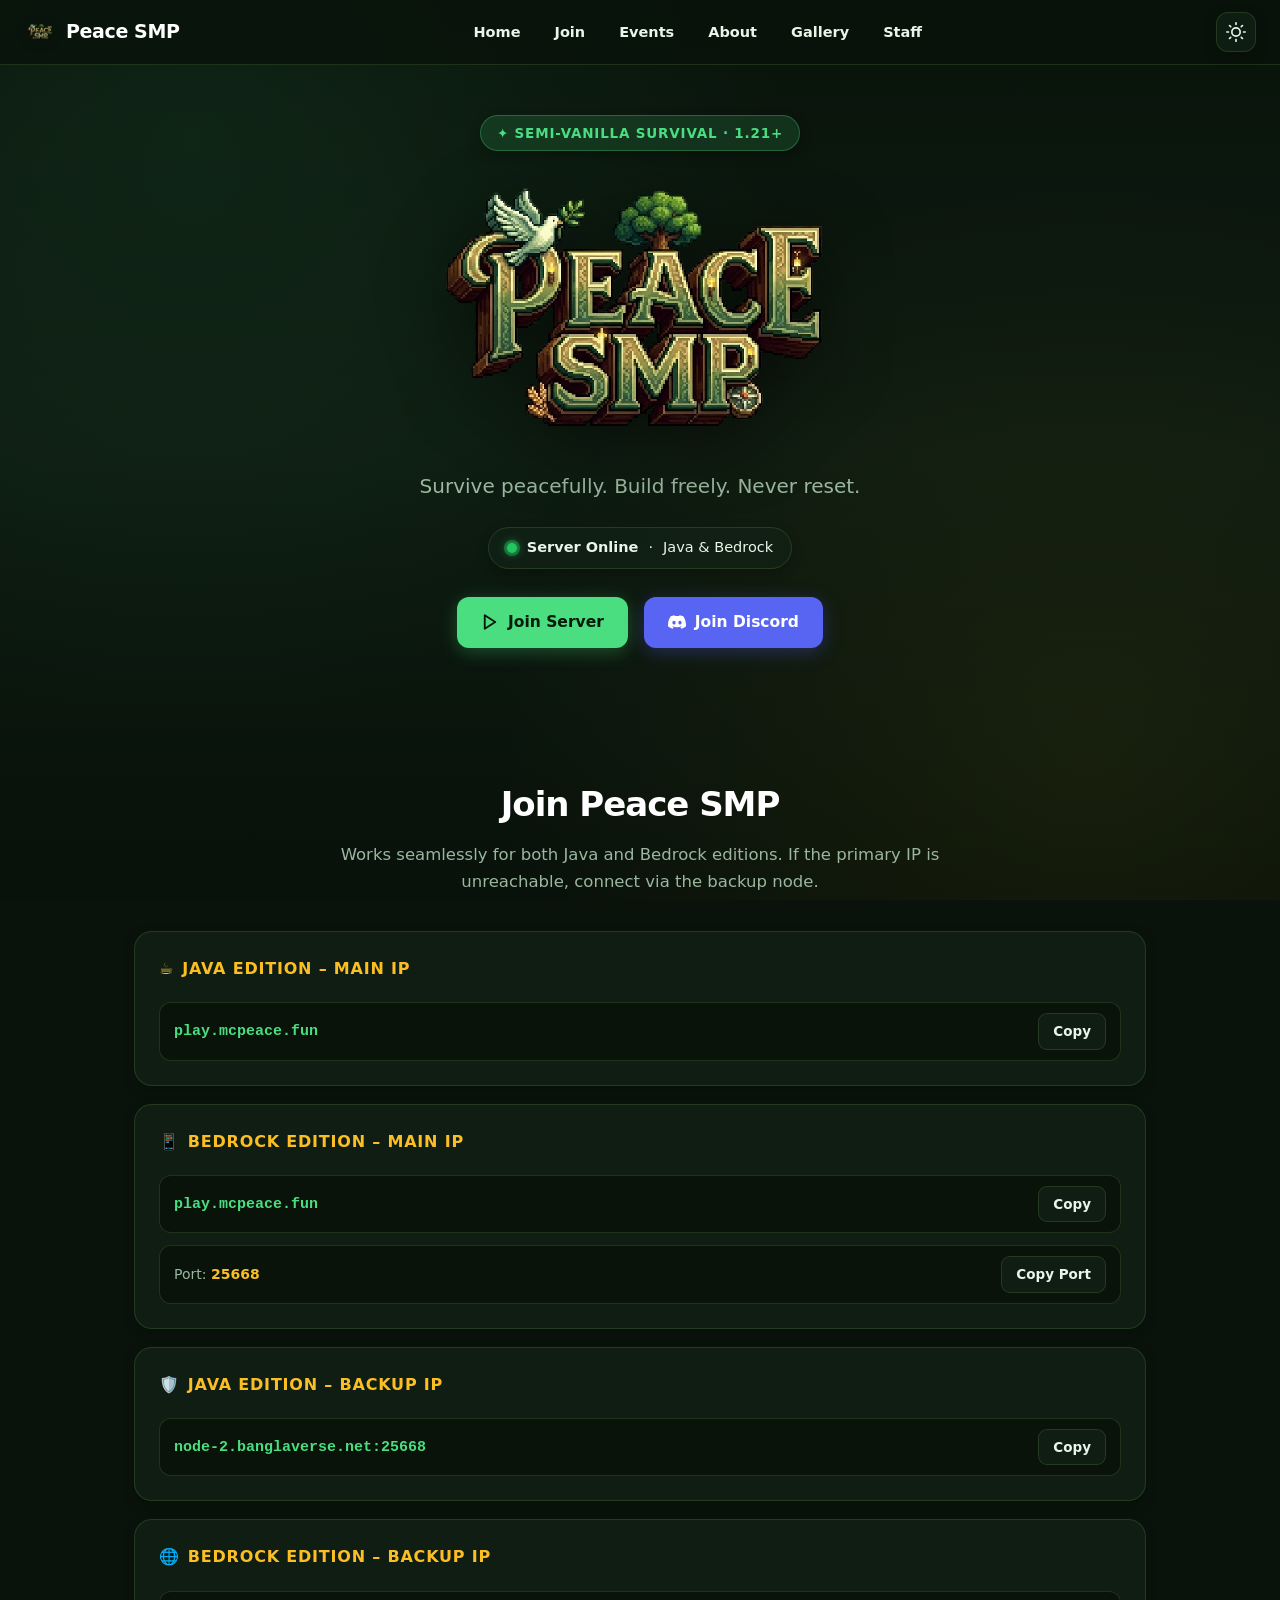
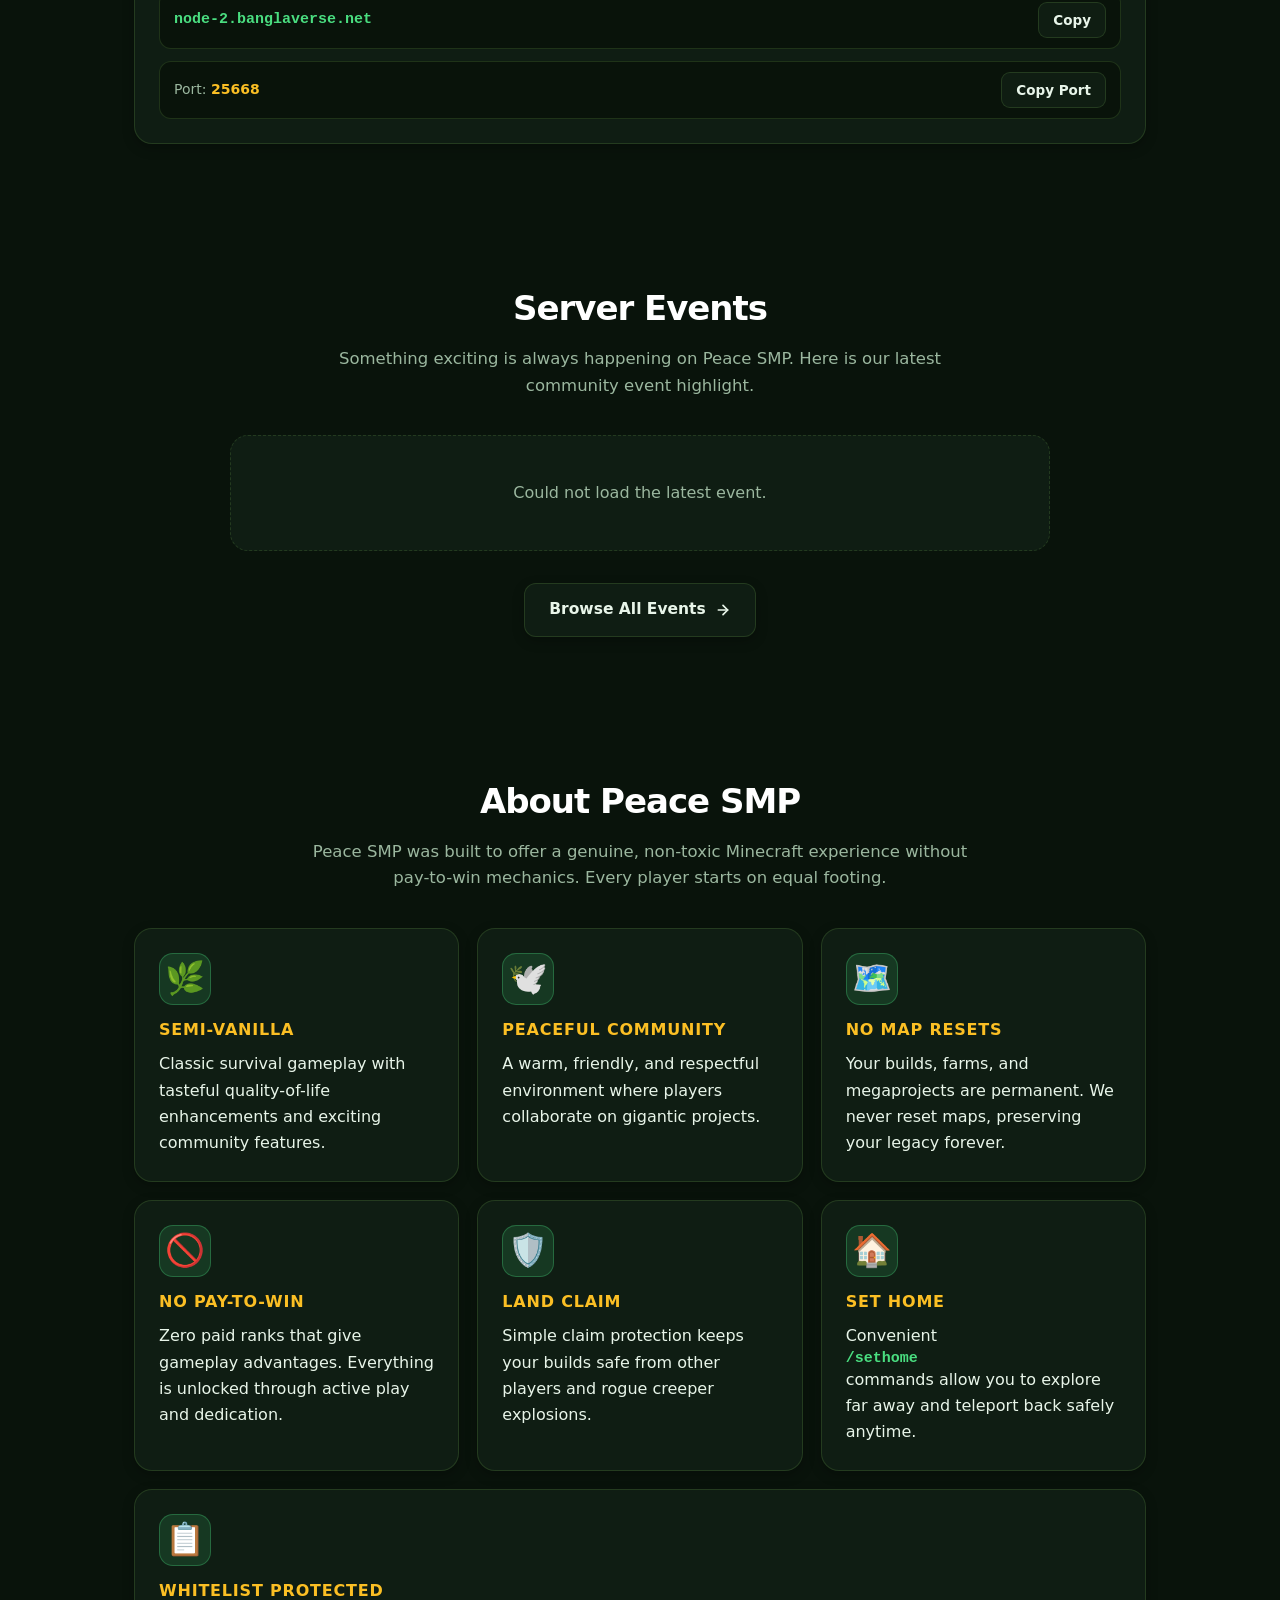
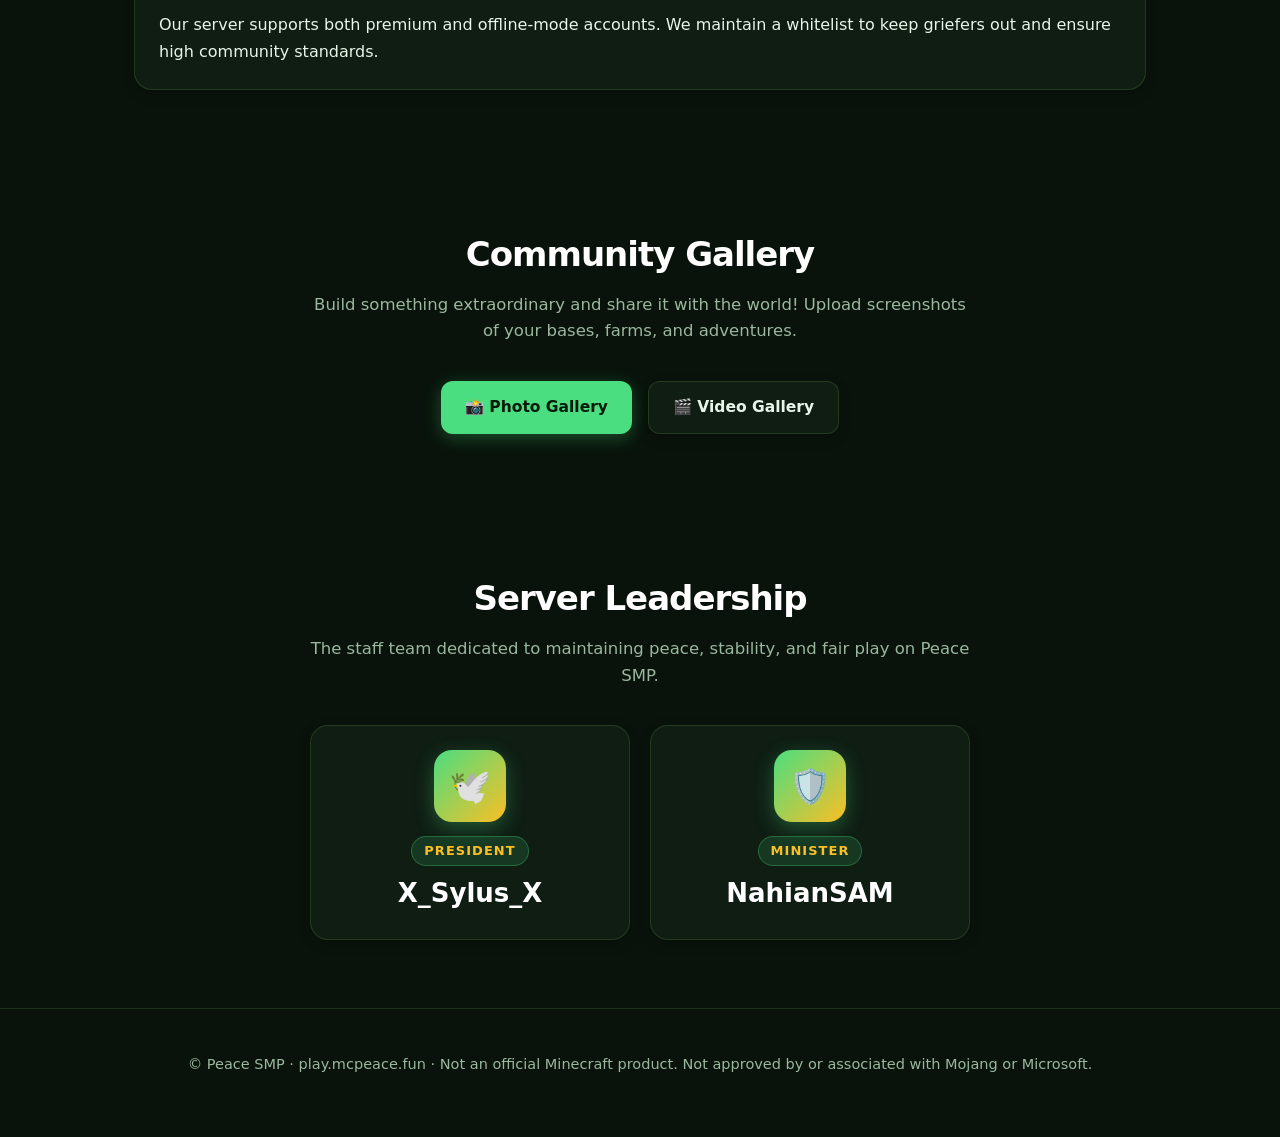
==== commit 2280d0cb: "Add files via upload" ====
--- a/index.html
+++ b/index.html
@@ -4,21 +4,27 @@
   <meta charset="utf-8">
   <meta name="viewport" content="width=device-width, initial-scale=1">
   <meta name="theme-color" content="#09130b">
+  <meta name="color-scheme" content="dark light">
   <script>
     (function() {
-      const saved = localStorage.getItem('peace-theme') || (window.matchMedia('(prefers-color-scheme: light)').matches ? 'light' : 'dark');
-      document.documentElement.setAttribute('data-theme', saved);
+      var t = 'dark', r = document.documentElement;
+      try { var s = localStorage.getItem('peace-theme'); if (s === 'light' || s === 'dark') t = s; } catch (e) {}
+      r.setAttribute('data-theme', t);
+      try {
+        var c = navigator.connection || {};
+        if (c.saveData || (navigator.hardwareConcurrency && navigator.hardwareConcurrency <= 4) || (navigator.deviceMemory && navigator.deviceMemory <= 2)) r.classList.add('lite');
+      } catch (e) {}
     })();
   </script>
   <meta property="og:type" content="website">
   <meta property="og:title" content="Peace SMP – Peaceful Minecraft Survival">
   <meta property="og:description" content="A semi-vanilla, pay-to-win-free Minecraft SMP with a peaceful community and no map resets. Join at play.mcpeace.fun">
-  <meta property="og:url" content="https://peace-notmish.vercel.app">
-  <meta property="og:image" content="https://peace-notmish.vercel.app/ogimage.png">
+  <meta property="og:url" content="https://www.mcpeace.fun">
+  <meta property="og:image" content="https://www.mcpeace.fun/ogimage.png">
   <meta property="og:image:width" content="1200">
   <meta property="og:image:height" content="630">
   <meta name="twitter:card" content="summary_large_image">
-  <meta name="twitter:image" content="https://peace-notmish.vercel.app/ogimage.png">
+  <meta name="twitter:image" content="https://www.mcpeace.fun/ogimage.png">
   <title>Peace SMP – Peaceful Minecraft Survival</title>
   <meta name="description" content="Peace SMP: a semi-vanilla, pay-to-win-free Minecraft survival server with a peaceful community and no map resets.">
   <link rel="icon" href="logo.png">
--- a/style.css
+++ b/style.css
@@ -77,6 +77,8 @@
 }
 
 html {
+  background: var(--bg);
+  color-scheme: dark;
   scroll-behavior: smooth;
   scroll-padding-top: 84px;
 }
@@ -1008,3 +1010,19 @@
     width: 100%;
   }
 }
+
+/* ===== Light theme native controls + low-end / reduced-motion safety ===== */
+html[data-theme="light"] { color-scheme: light; }
+html.lite *, html.lite *::before, html.lite *::after {
+  -webkit-backdrop-filter: none !important;
+  backdrop-filter: none !important;
+}
+html.lite #ambient-canvas { display: none; }
+@media (prefers-reduced-motion: reduce) {
+  *, *::before, *::after {
+    animation-duration: 0.01ms !important;
+    animation-iteration-count: 1 !important;
+    transition-duration: 0.01ms !important;
+    scroll-behavior: auto !important;
+  }
+}
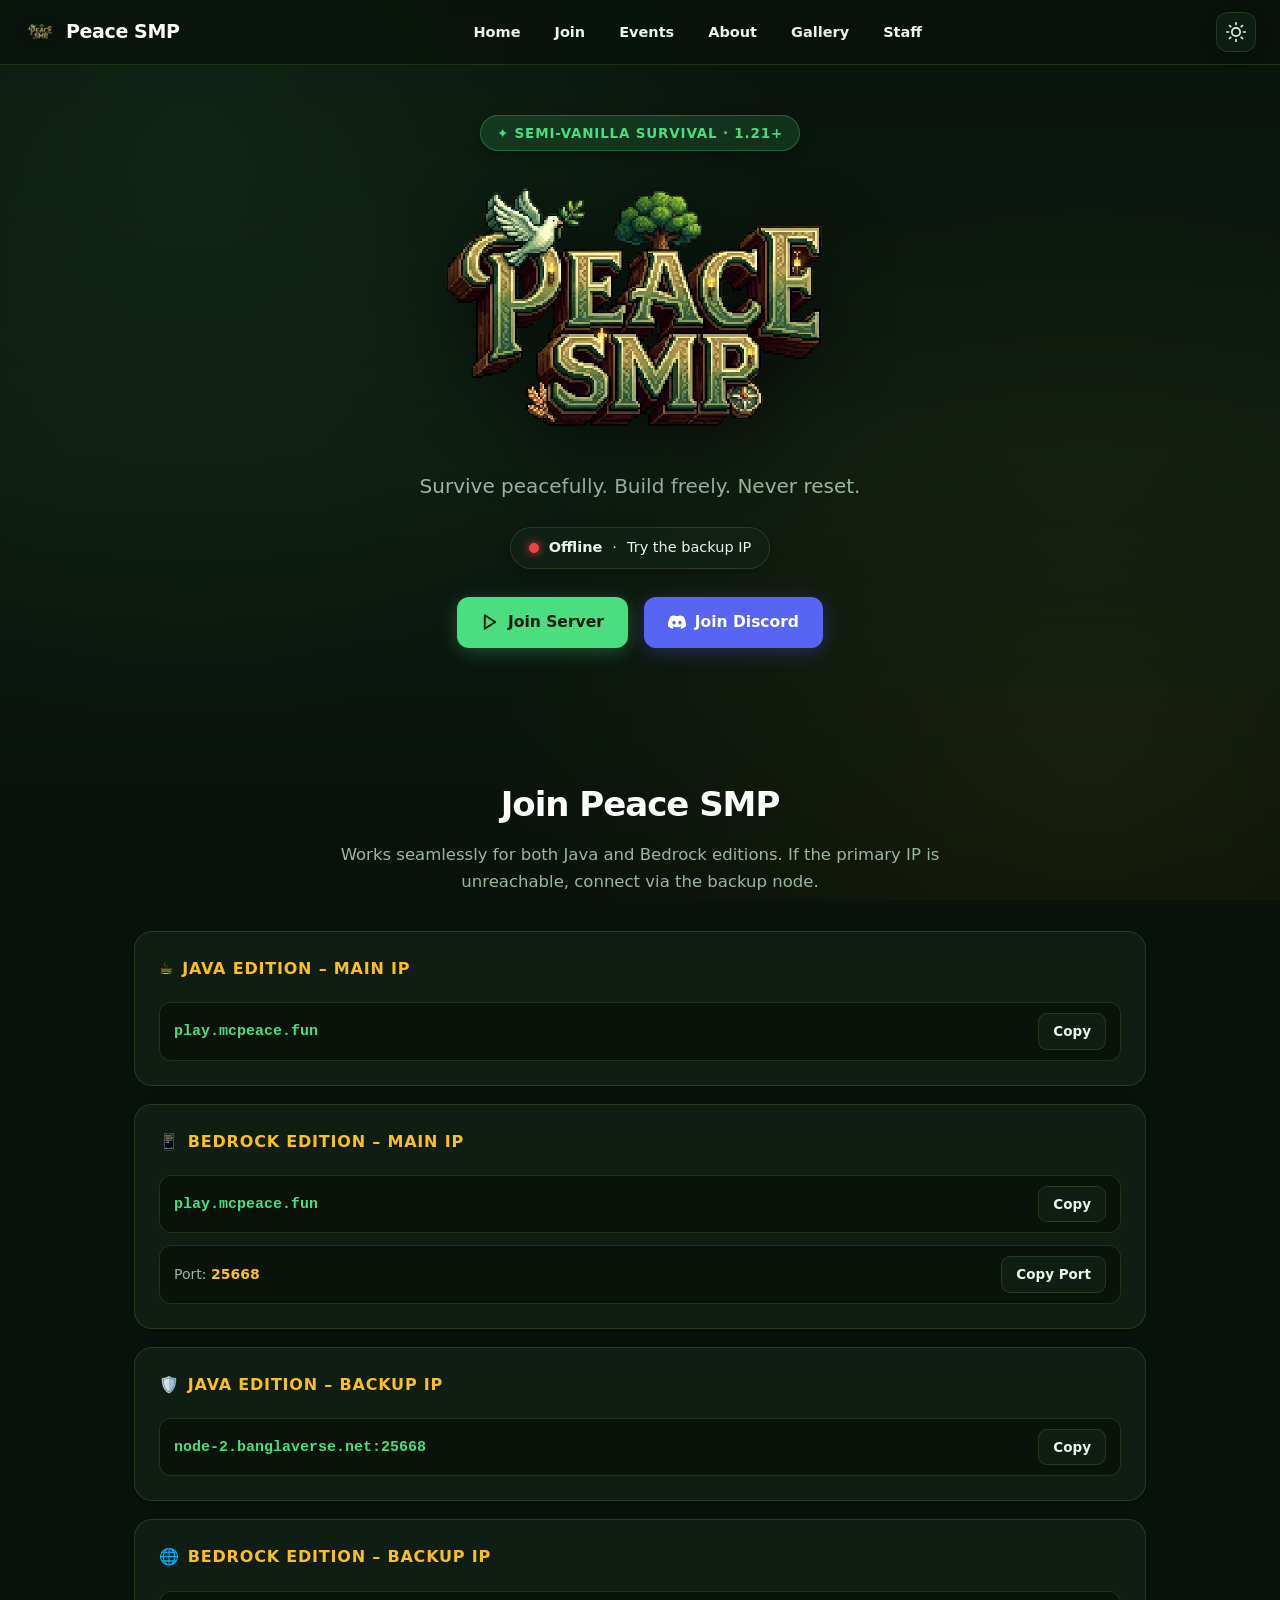
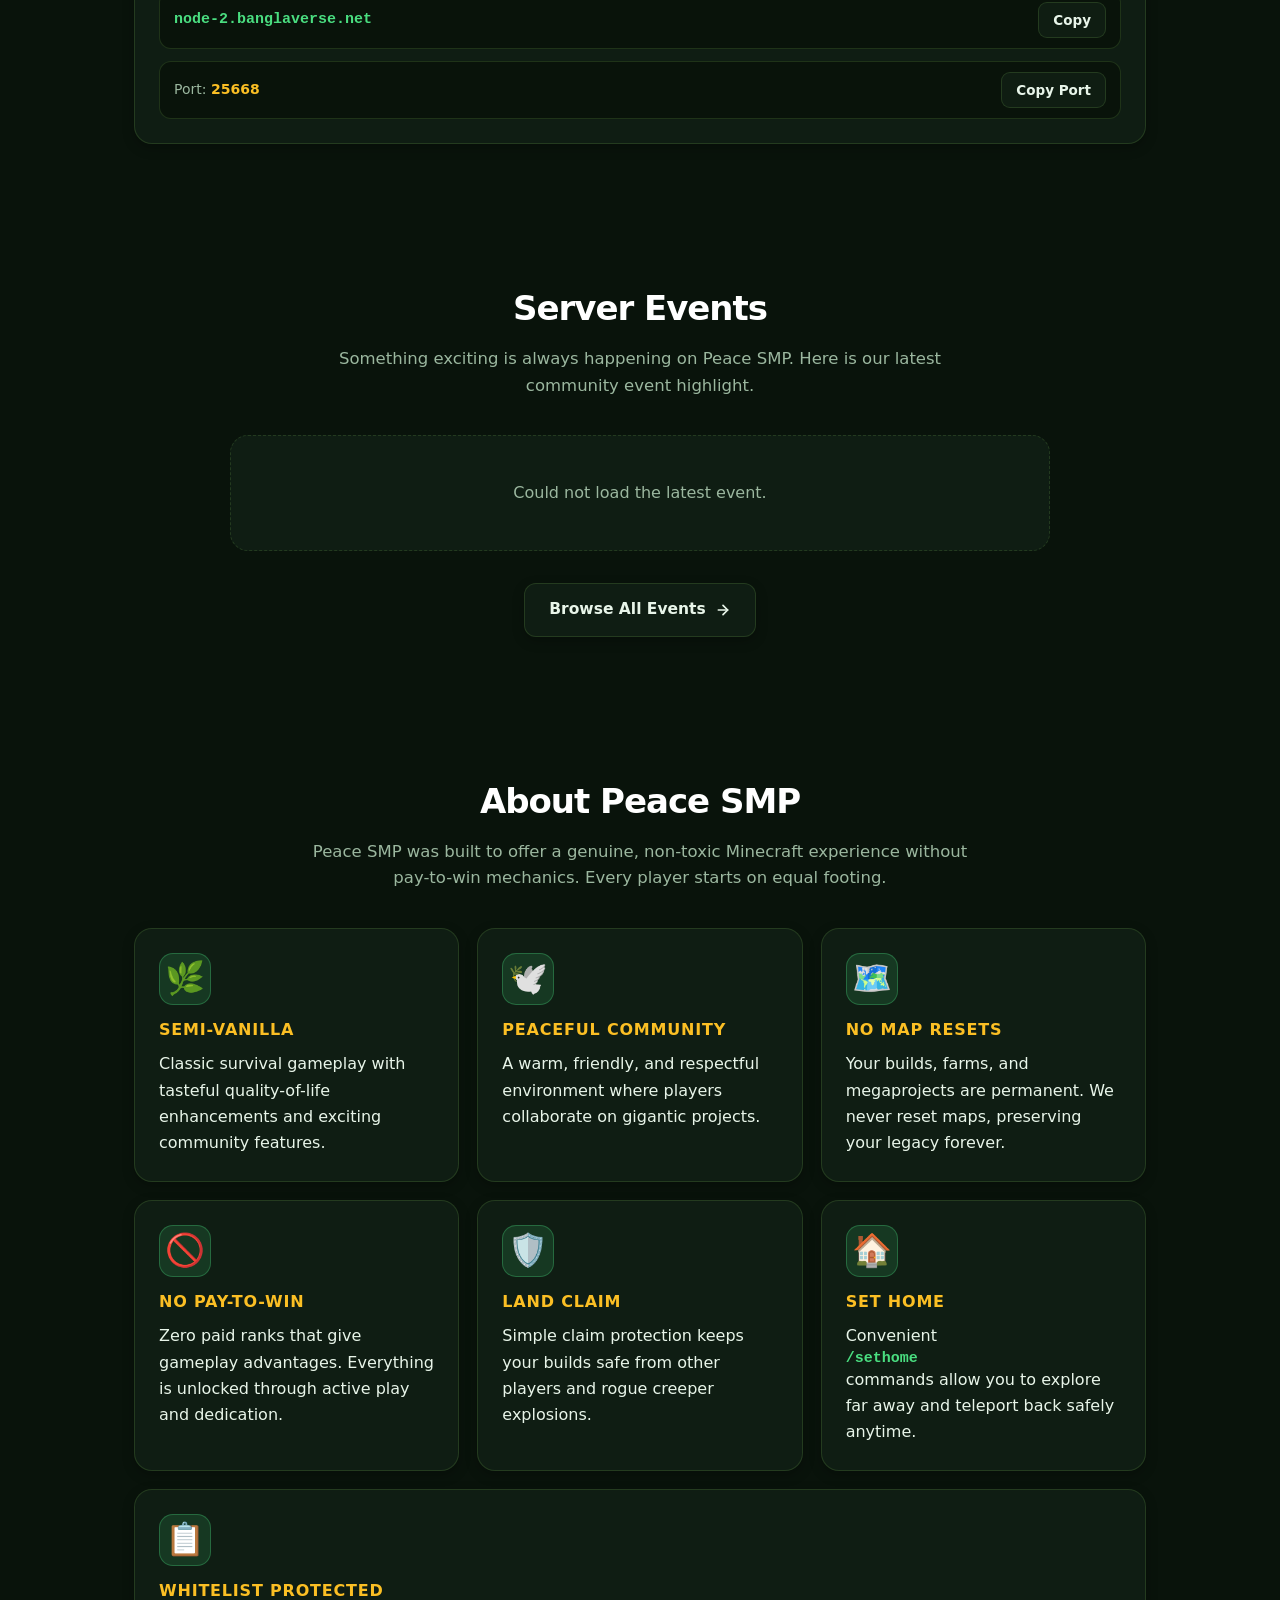
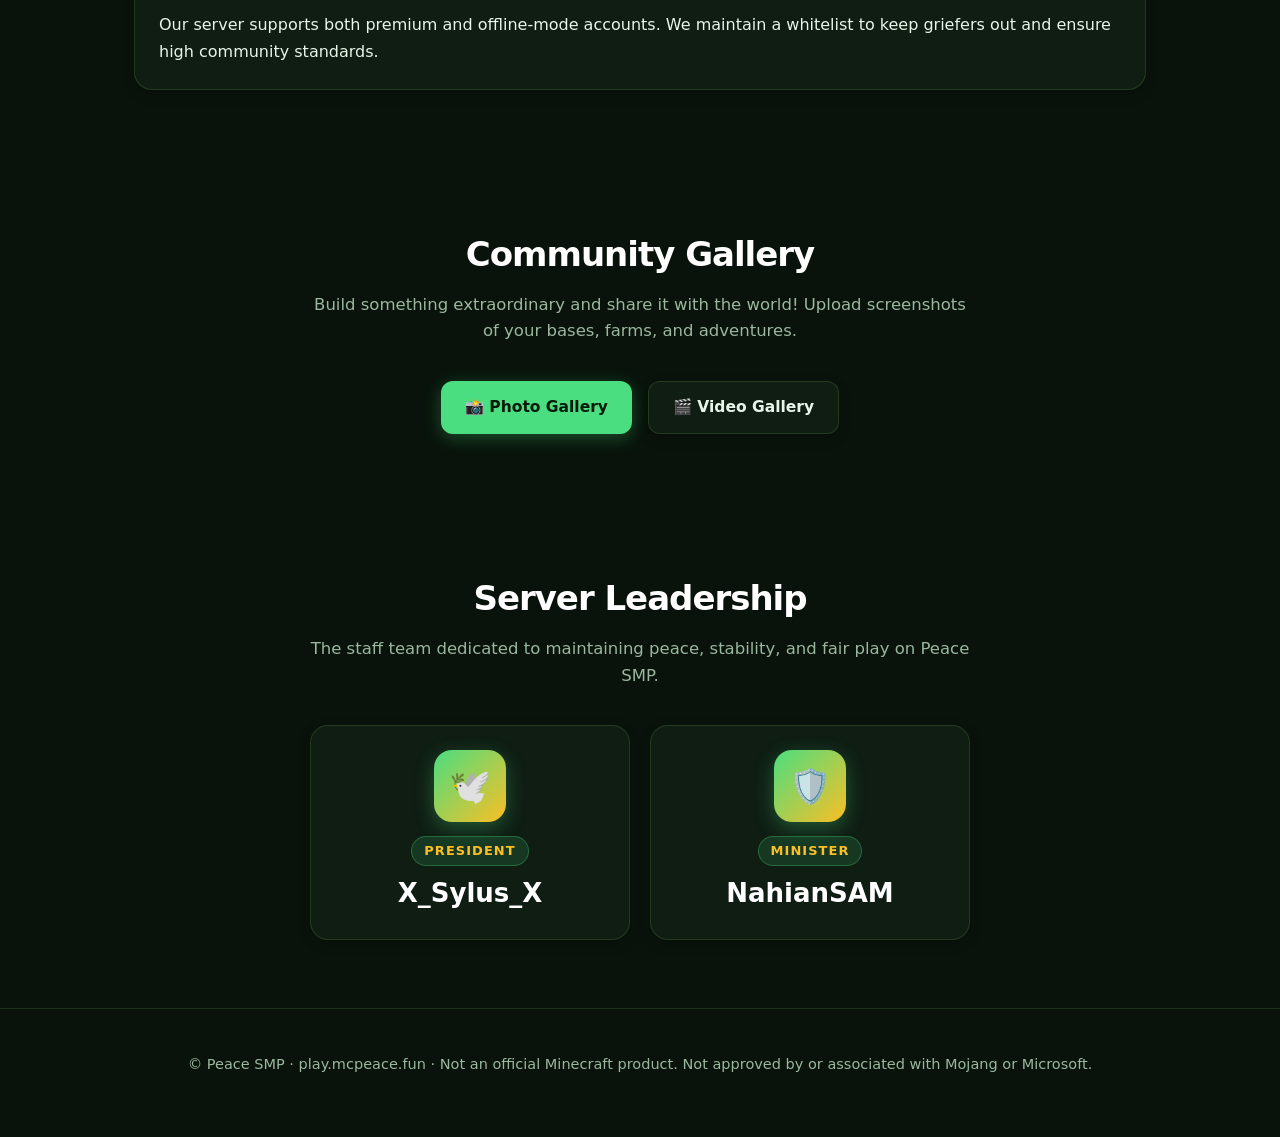
==== commit 6d6ec459: "Add files via upload" ====
--- a/index.html
+++ b/index.html
@@ -71,7 +71,7 @@
     <p class="tag">Survive peacefully. Build freely. Never reset.</p>
     
     <div class="server-status-pill" id="serverStatus">
-      <span class="status-dot online"></span>
+      <span class="status-dot"></span>
       <span>Checking server status…</span>
     </div>
 
--- a/style.css
+++ b/style.css
@@ -349,9 +349,18 @@
   width: 10px;
   height: 10px;
   border-radius: 50%;
+  background: #94a3b8; /* grey while checking */
+  position: relative;
+}
+
+.status-dot.online {
   background: #22c55e;
   box-shadow: 0 0 10px #22c55e;
-  position: relative;
+}
+
+.status-dot.offline {
+  background: #ef4444;
+  box-shadow: 0 0 10px #ef4444;
 }
 
 .status-dot.online::after {
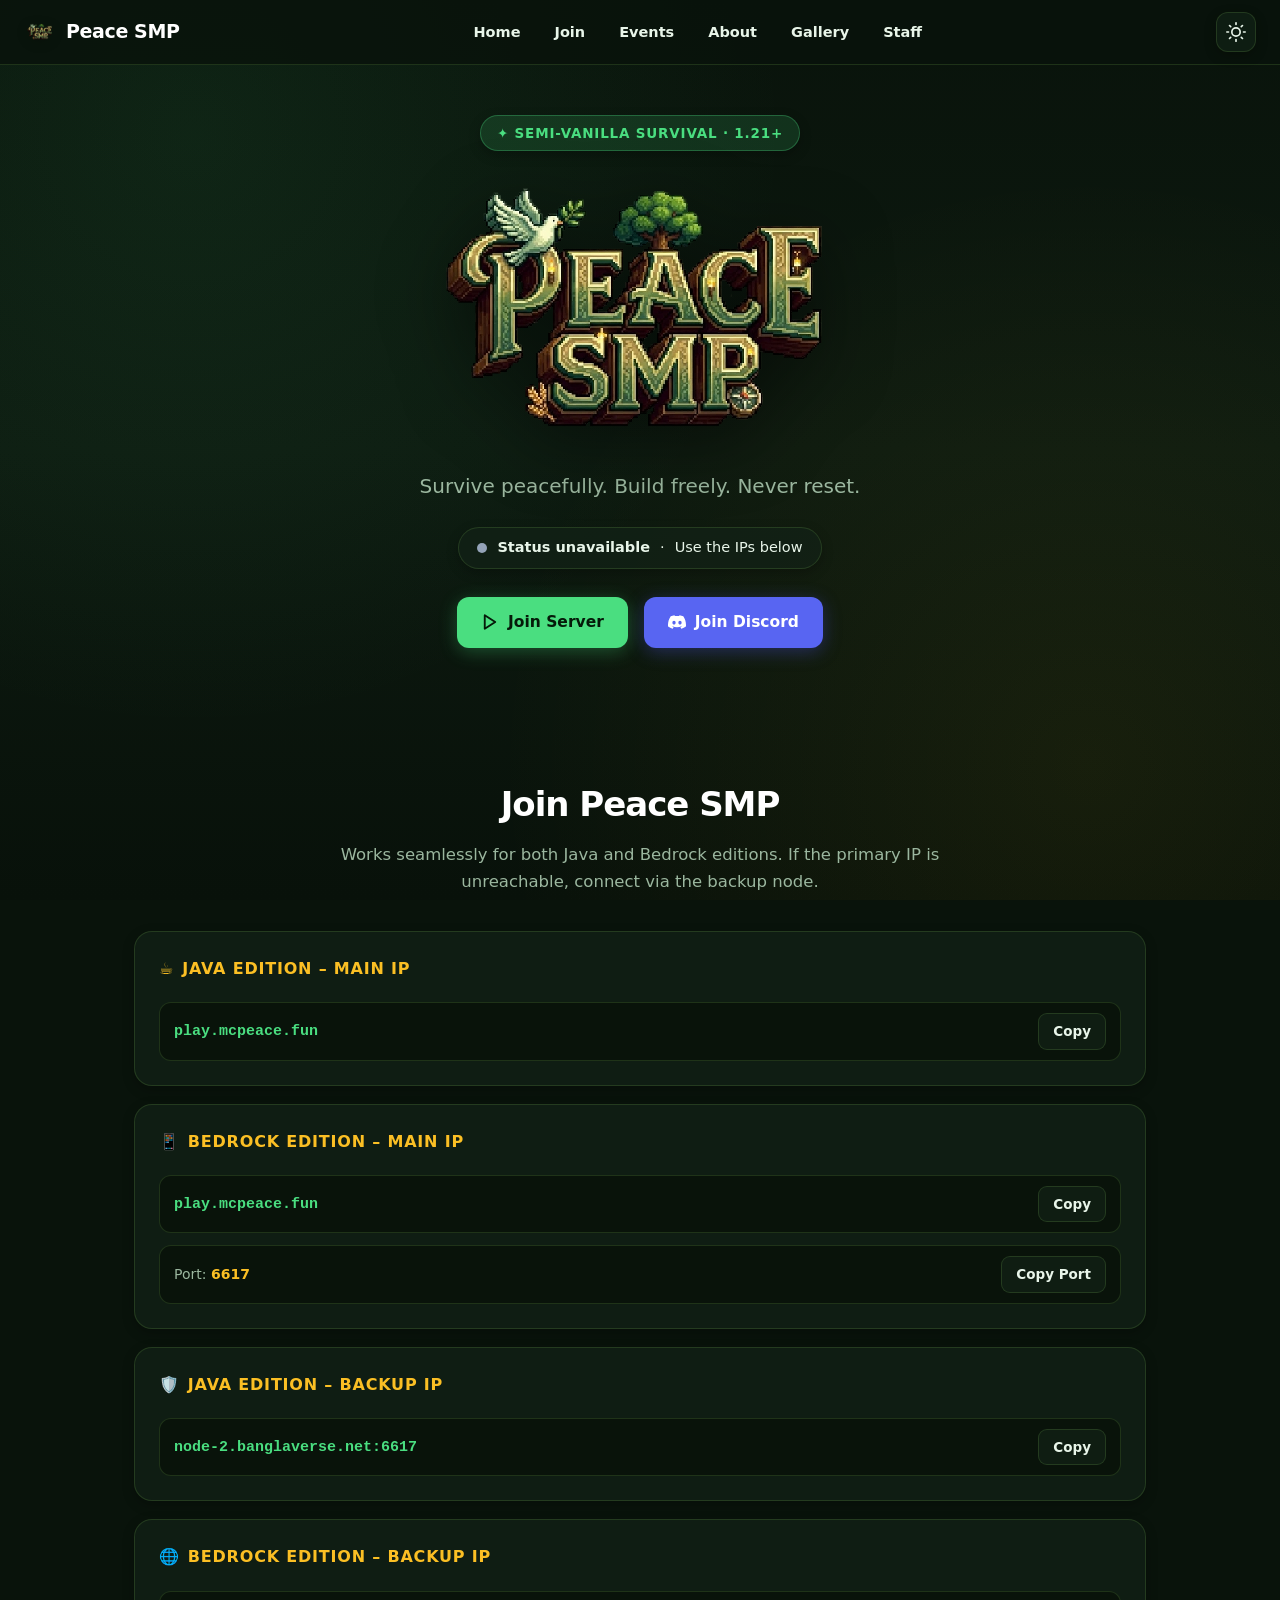
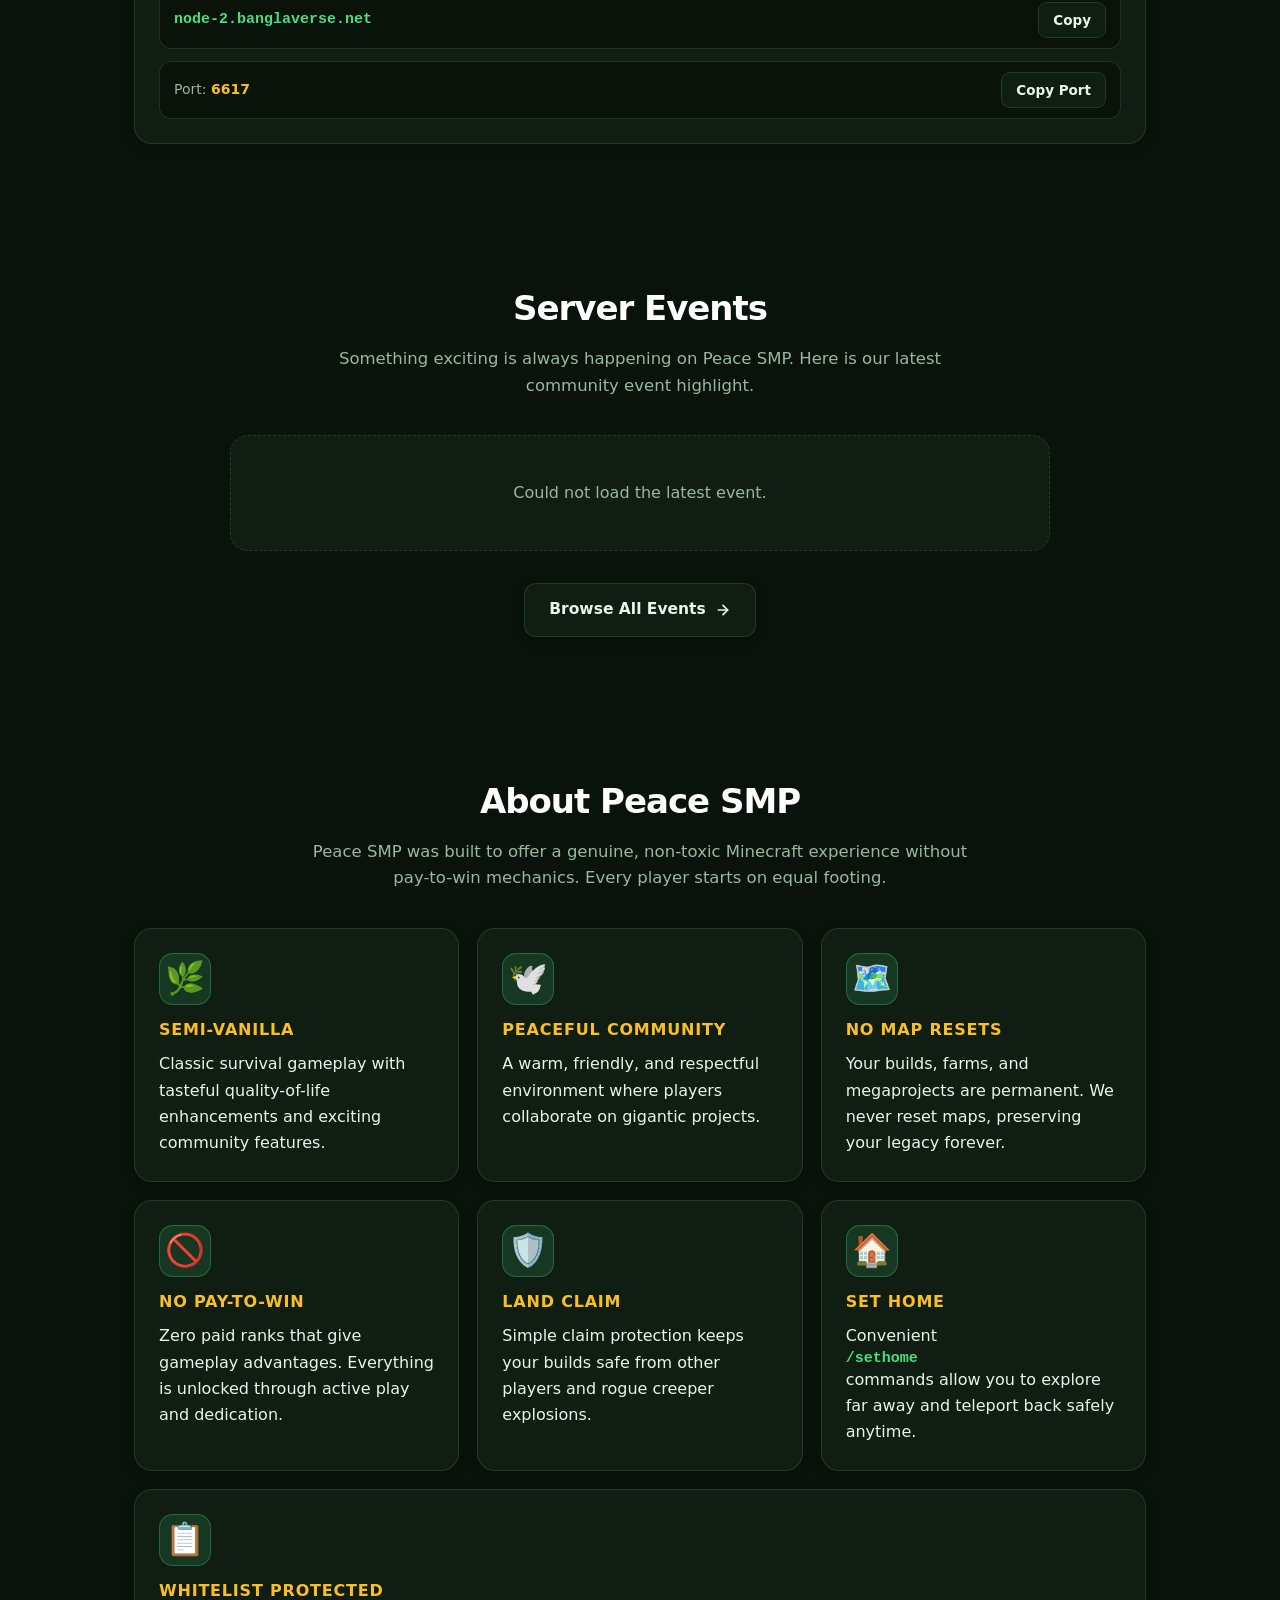
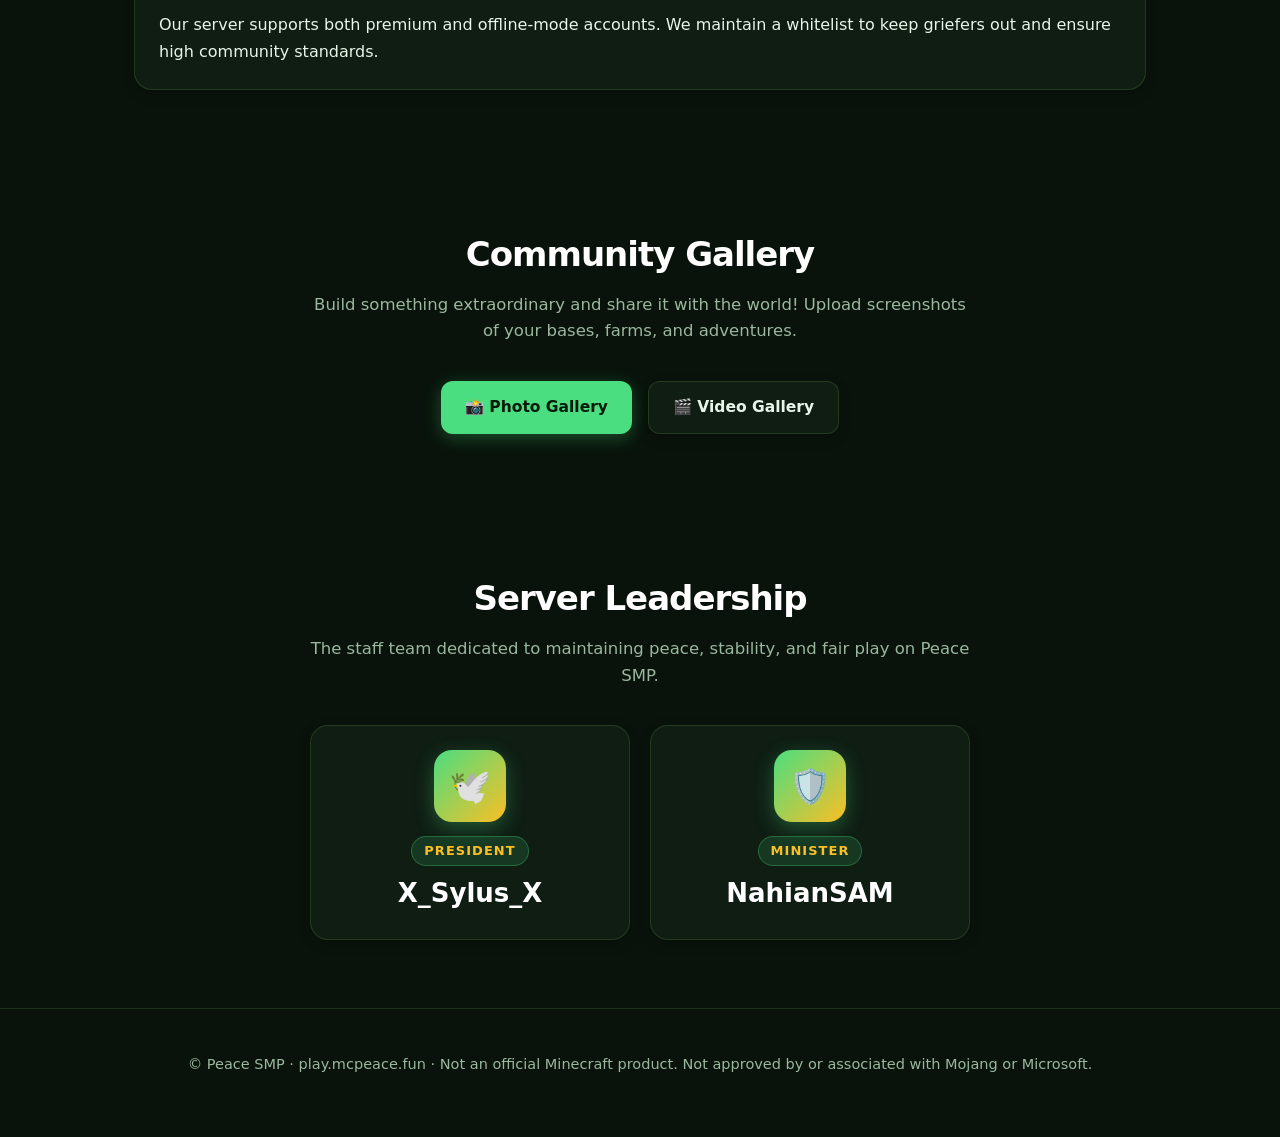
==== commit 0db7f67c: "Add files via upload" ====
--- a/index.html
+++ b/index.html
@@ -105,15 +105,15 @@
           <button class="cp" data-c="play.mcpeace.fun">Copy</button>
         </div>
         <div class="ip">
-          <span class="port">Port: <b>25668</b></span>
-          <button class="cp" data-c="25668">Copy Port</button>
+          <span class="port">Port: <b>6617</b></span>
+          <button class="cp" data-c="6617">Copy Port</button>
         </div>
       </div>
       <div class="card wide">
         <h3><span>🛡️</span> Java Edition – Backup IP</h3>
         <div class="ip">
-          <code>node-2.banglaverse.net:25668</code>
-          <button class="cp" data-c="node-2.banglaverse.net:25668">Copy</button>
+          <code>node-2.banglaverse.net:6617</code>
+          <button class="cp" data-c="node-2.banglaverse.net:6617">Copy</button>
         </div>
       </div>
       <div class="card wide">
@@ -123,8 +123,8 @@
           <button class="cp" data-c="node-2.banglaverse.net">Copy</button>
         </div>
         <div class="ip">
-          <span class="port">Port: <b>25668</b></span>
-          <button class="cp" data-c="25668">Copy Port</button>
+          <span class="port">Port: <b>6617</b></span>
+          <button class="cp" data-c="6617">Copy Port</button>
         </div>
       </div>
     </div>
--- a/style.css
+++ b/style.css
@@ -358,6 +358,11 @@
   box-shadow: 0 0 10px #22c55e;
 }
 
+.status-dot.warn {
+  background: #f59e0b;
+  box-shadow: 0 0 10px #f59e0b;
+}
+
 .status-dot.offline {
   background: #ef4444;
   box-shadow: 0 0 10px #ef4444;
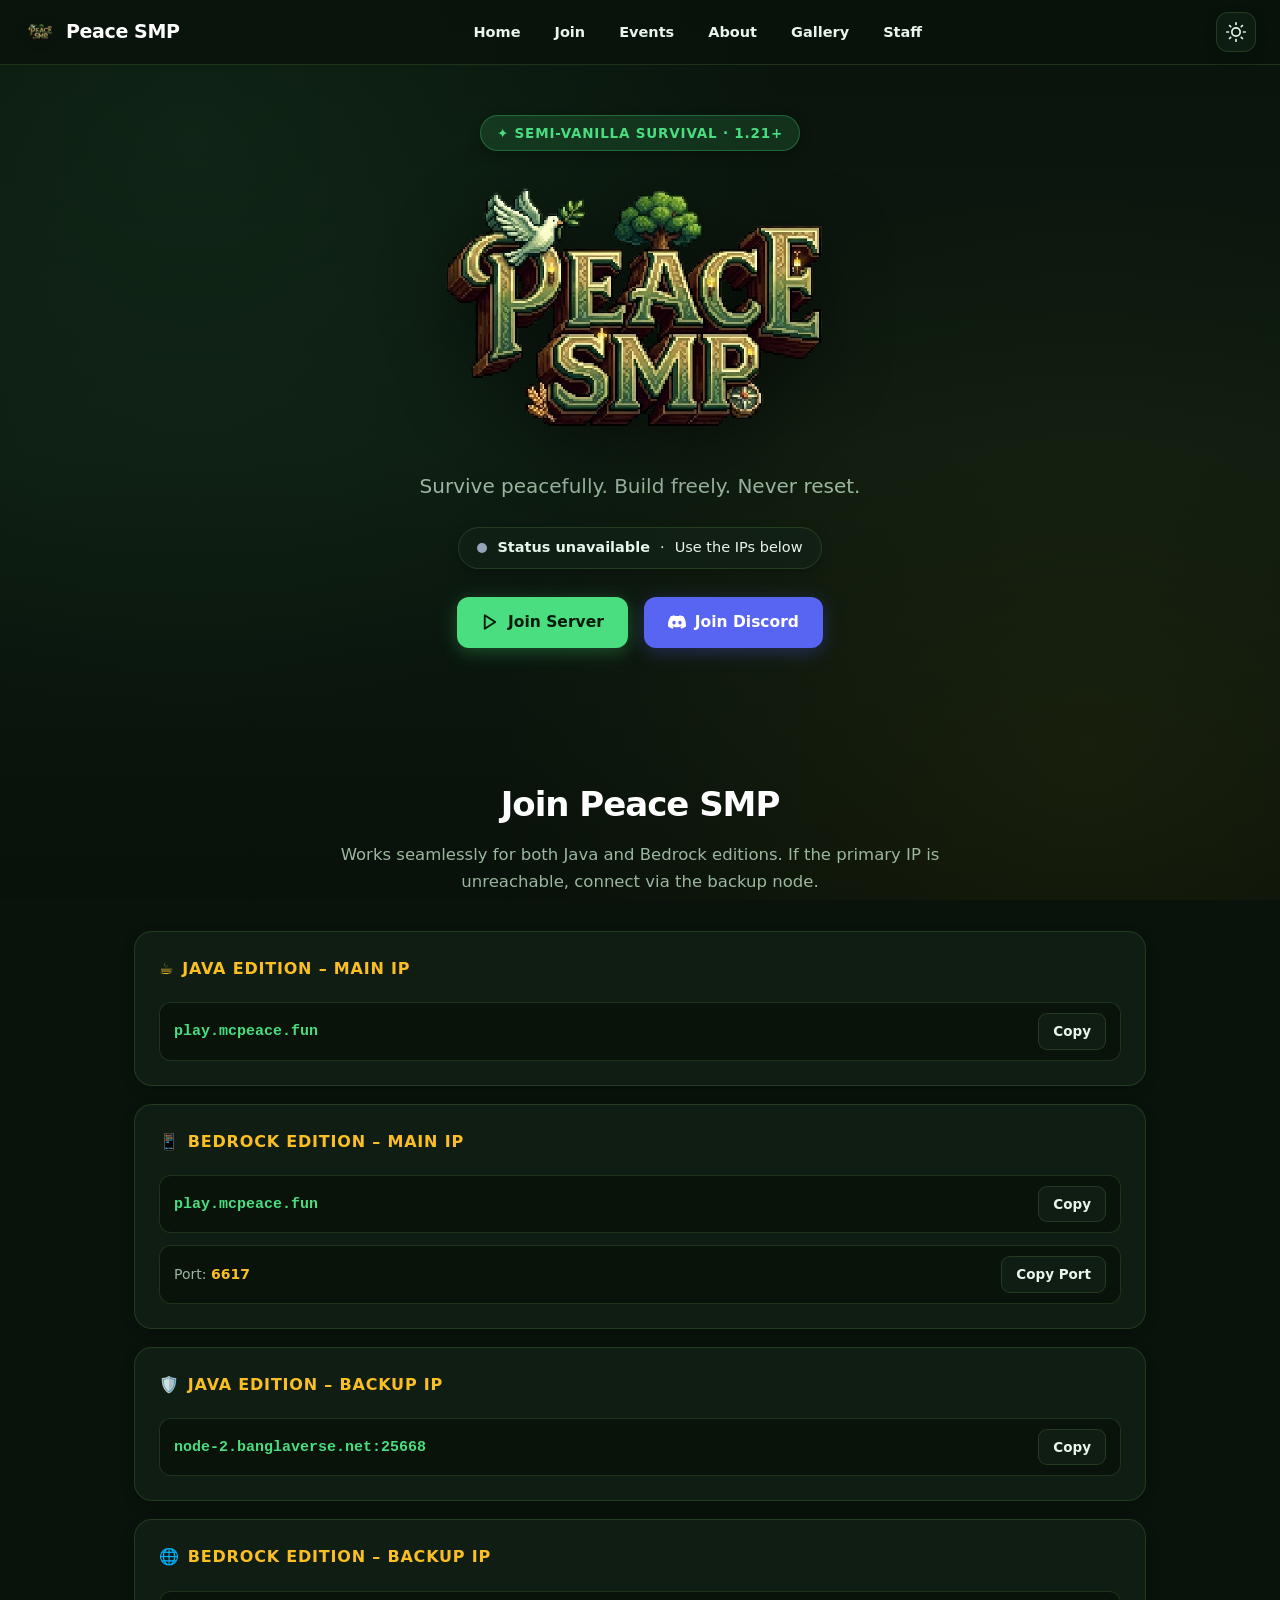
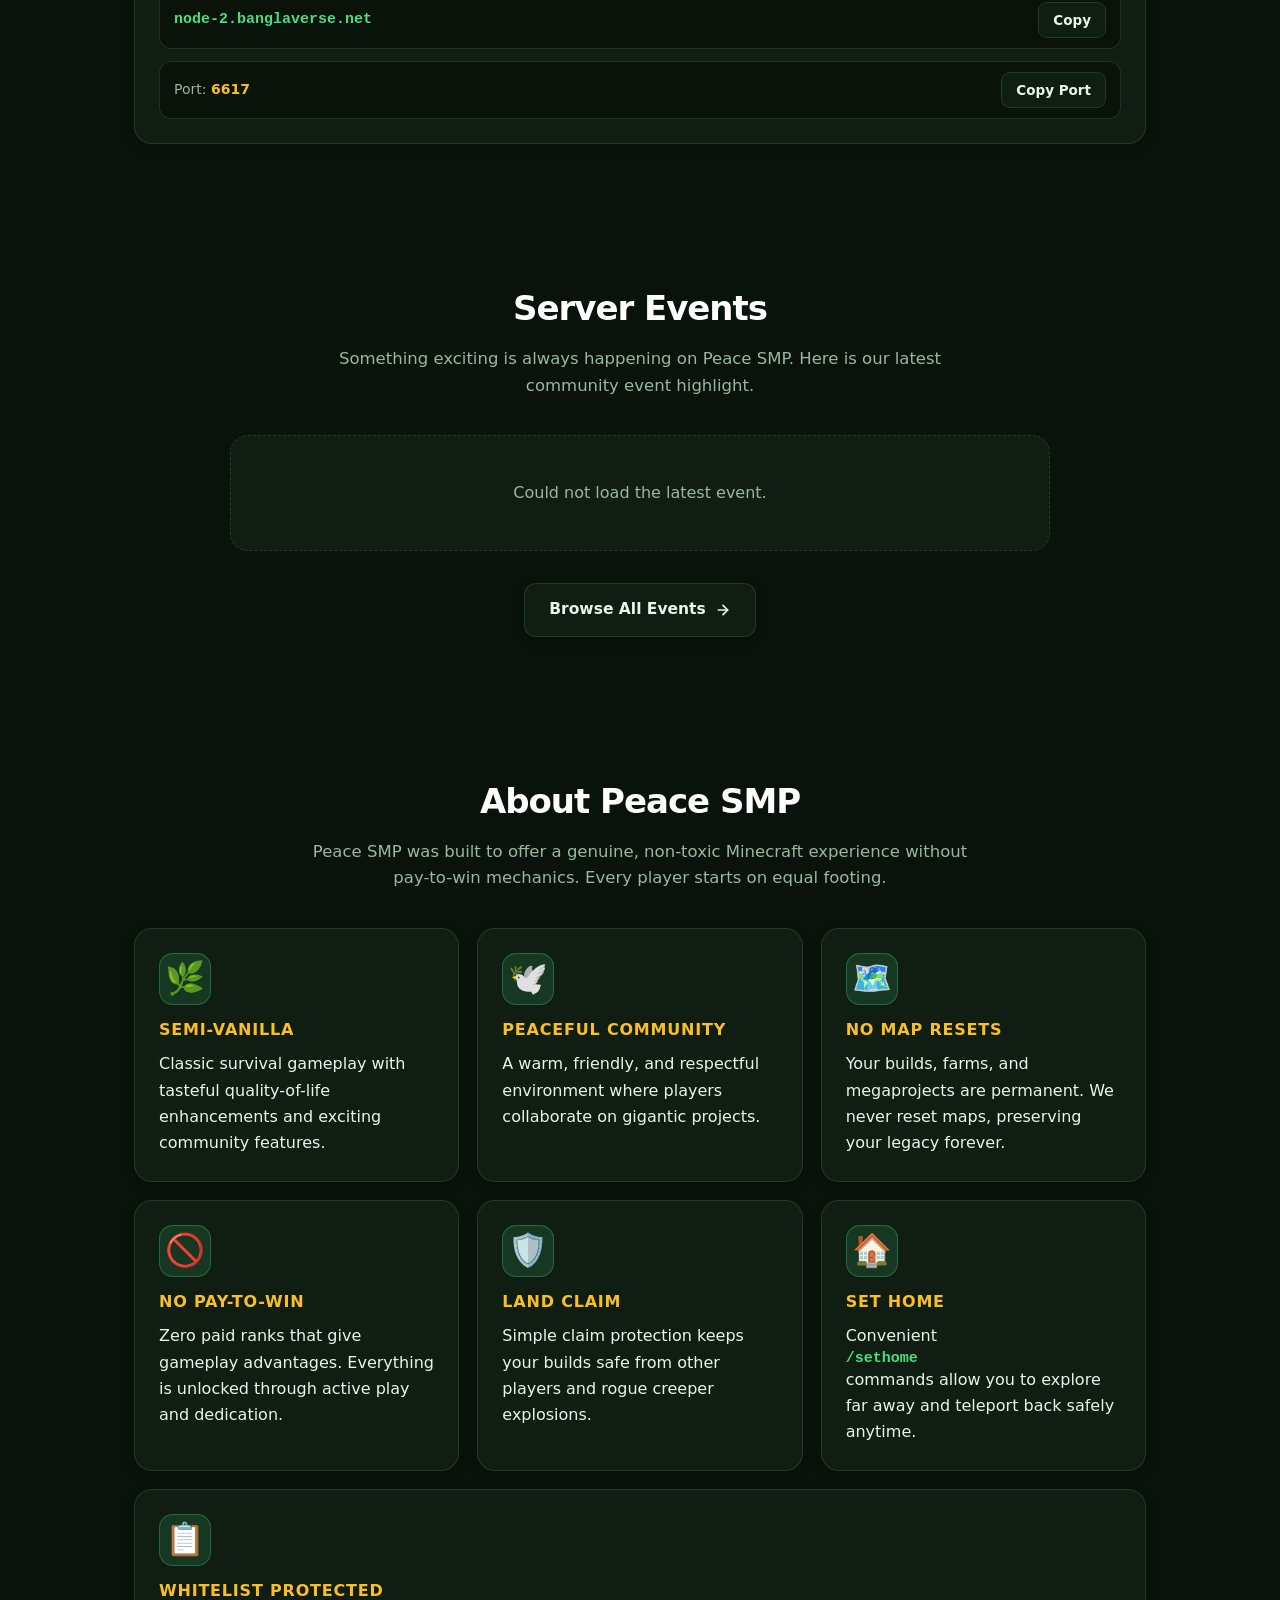
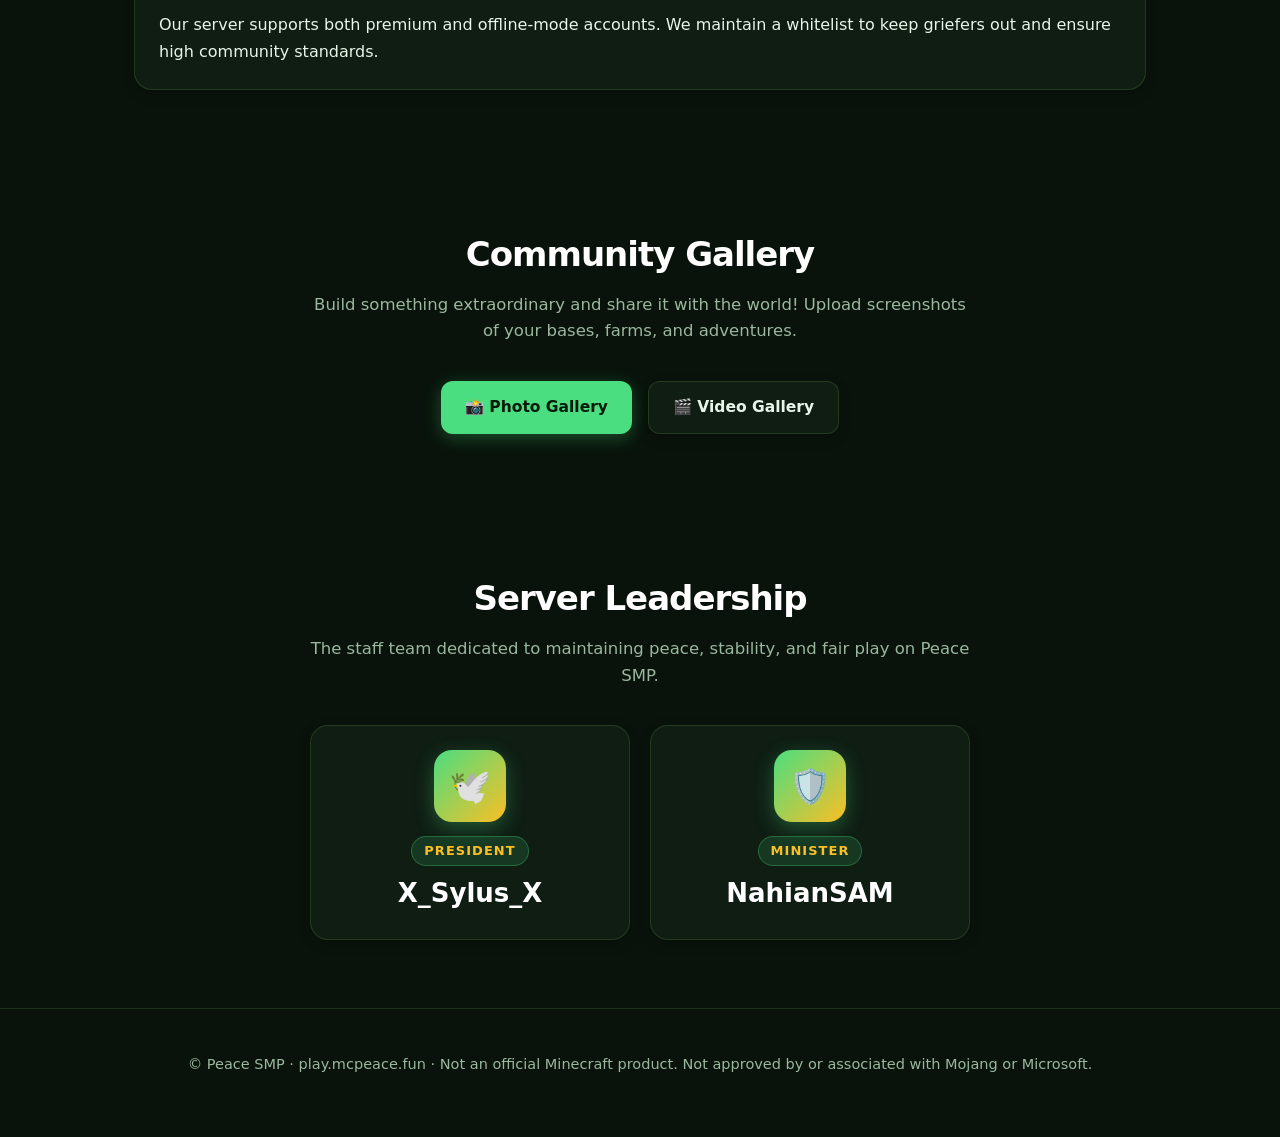
==== commit 6c266c85: "Update index.html" ====
--- a/index.html
+++ b/index.html
@@ -112,7 +112,7 @@
       <div class="card wide">
         <h3><span>🛡️</span> Java Edition – Backup IP</h3>
         <div class="ip">
-          <code>node-2.banglaverse.net:6617</code>
+          <code>node-2.banglaverse.net:25668</code>
           <button class="cp" data-c="node-2.banglaverse.net:6617">Copy</button>
         </div>
       </div>
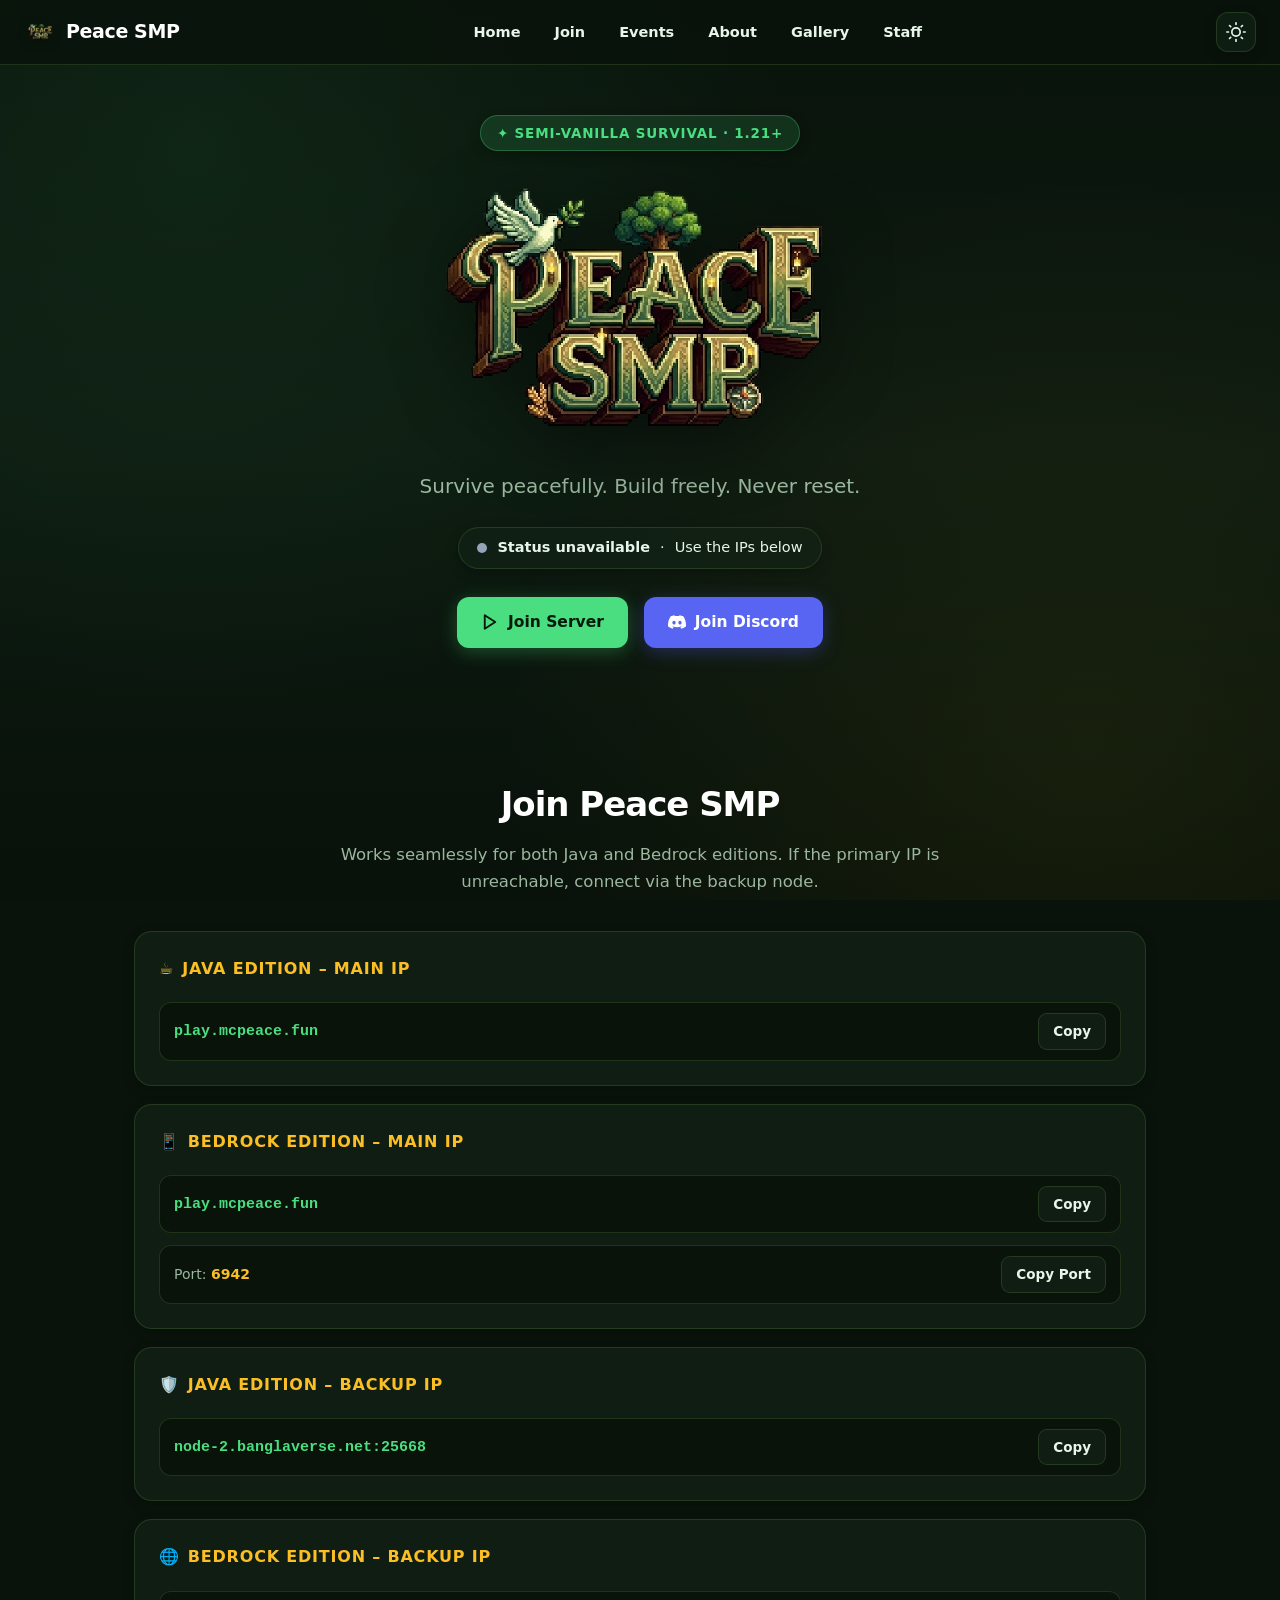
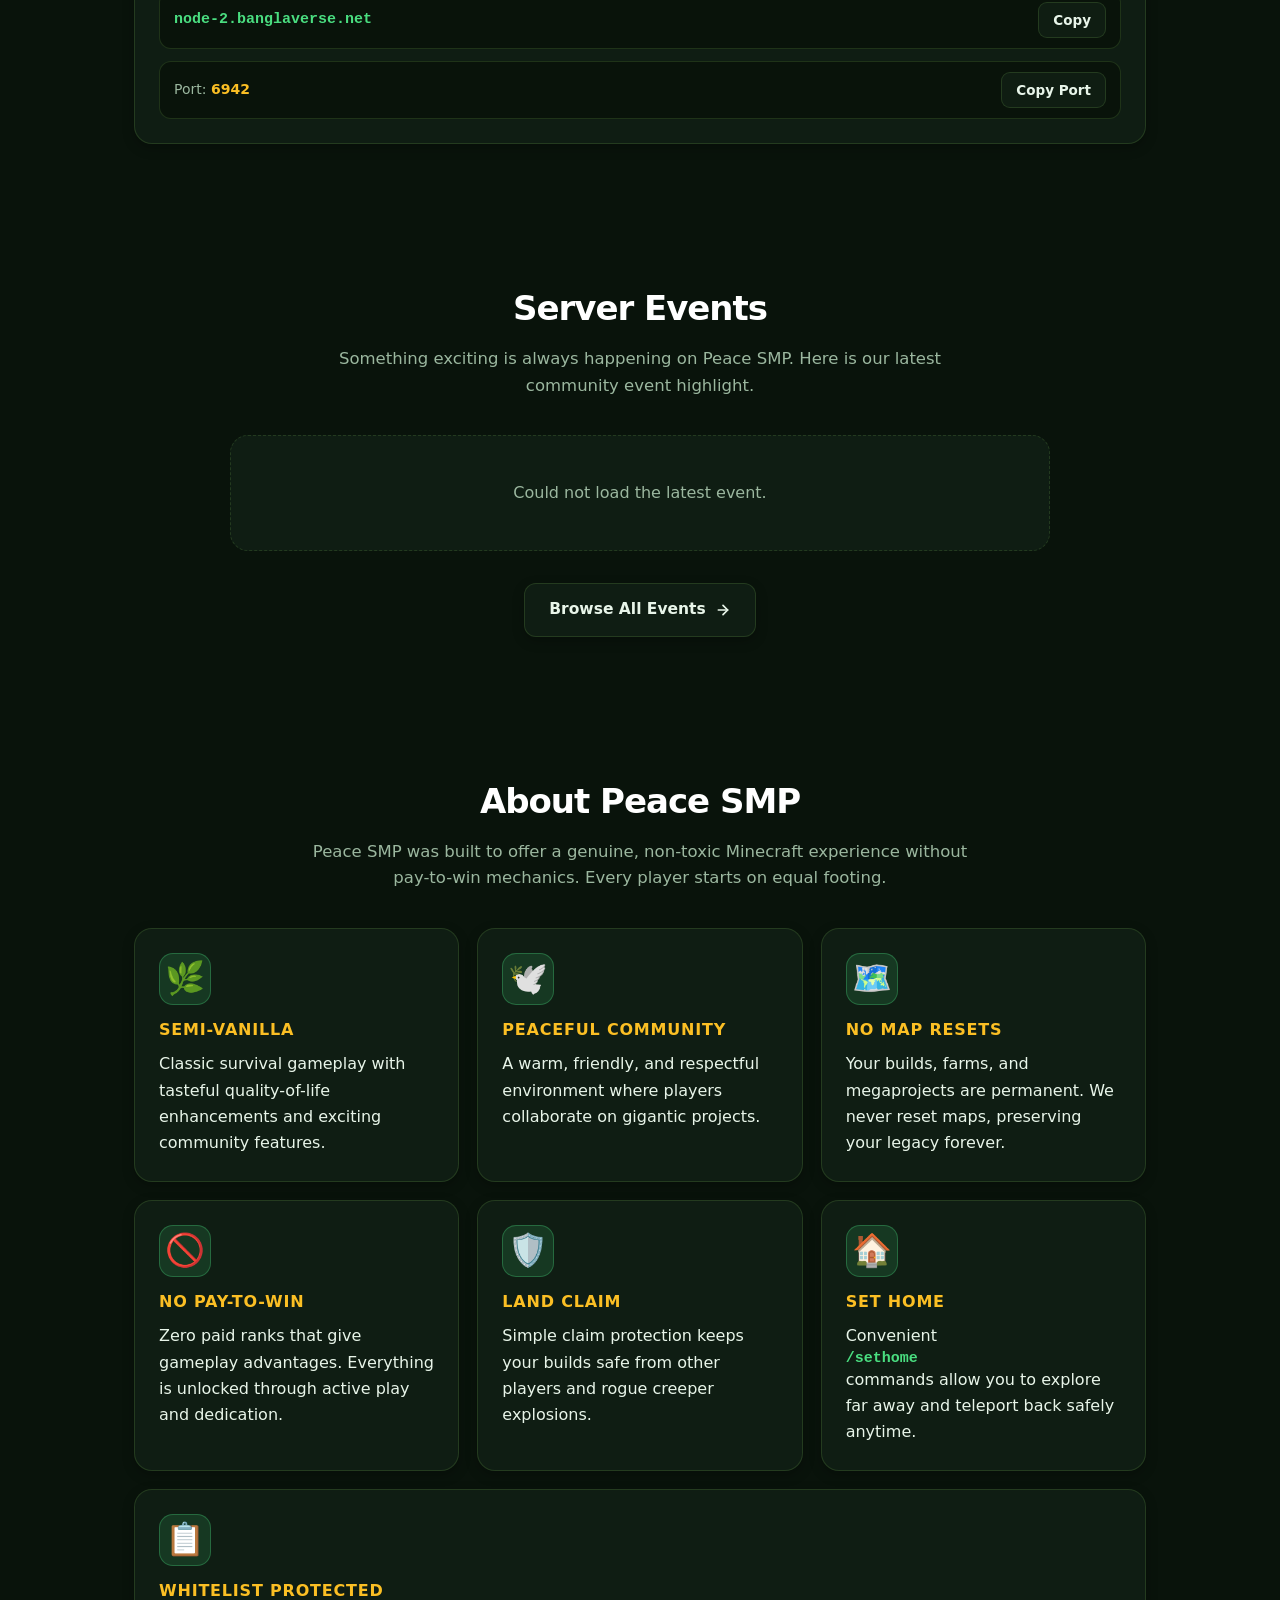
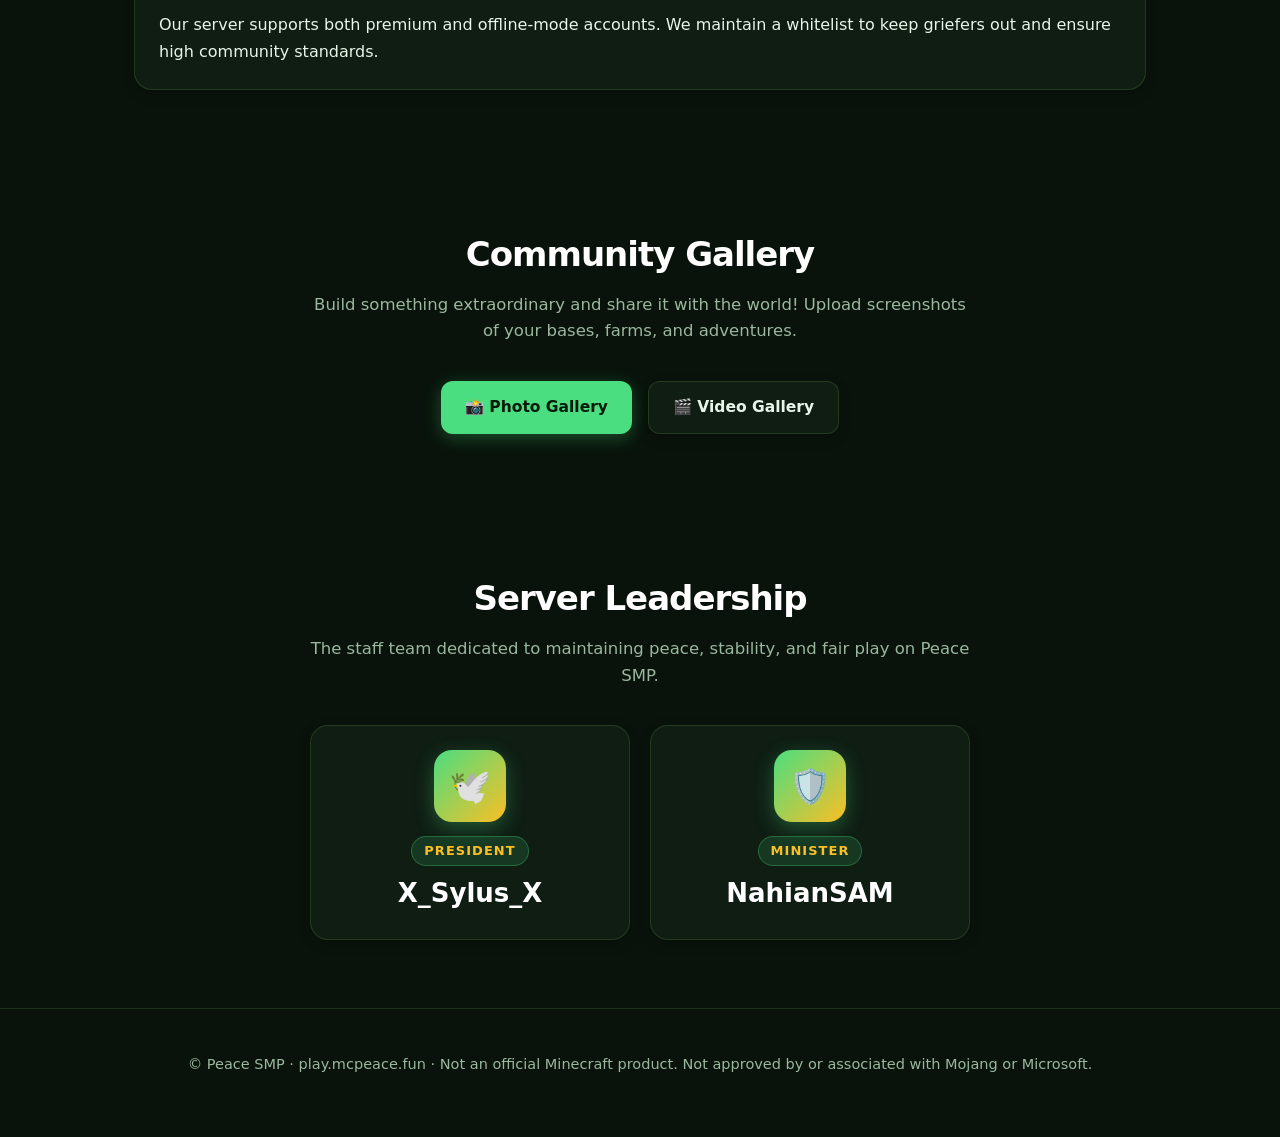
==== commit 40084441: "Update index.html" ====
--- a/index.html
+++ b/index.html
@@ -105,7 +105,7 @@
           <button class="cp" data-c="play.mcpeace.fun">Copy</button>
         </div>
         <div class="ip">
-          <span class="port">Port: <b>6617</b></span>
+          <span class="port">Port: <b>6942</b></span>
           <button class="cp" data-c="6617">Copy Port</button>
         </div>
       </div>
@@ -123,7 +123,7 @@
           <button class="cp" data-c="node-2.banglaverse.net">Copy</button>
         </div>
         <div class="ip">
-          <span class="port">Port: <b>6617</b></span>
+          <span class="port">Port: <b>6942</b></span>
           <button class="cp" data-c="6617">Copy Port</button>
         </div>
       </div>
